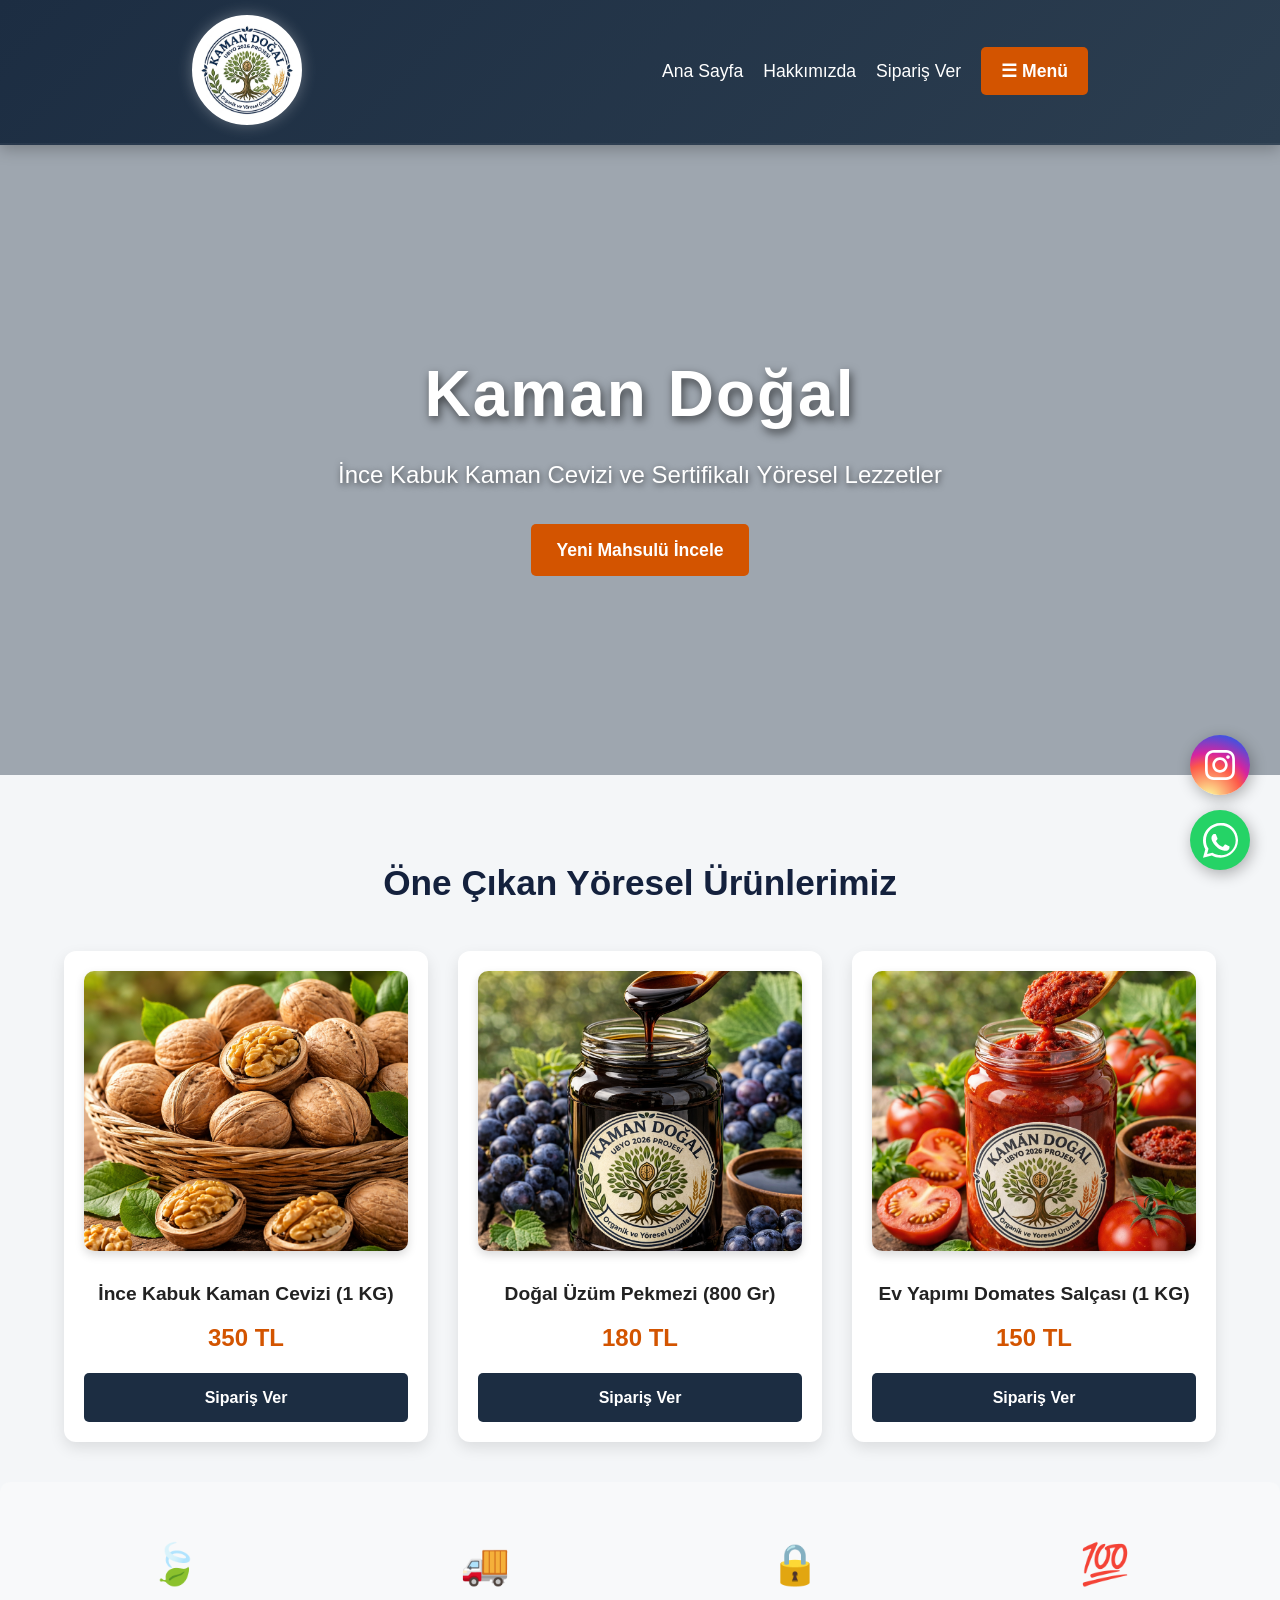
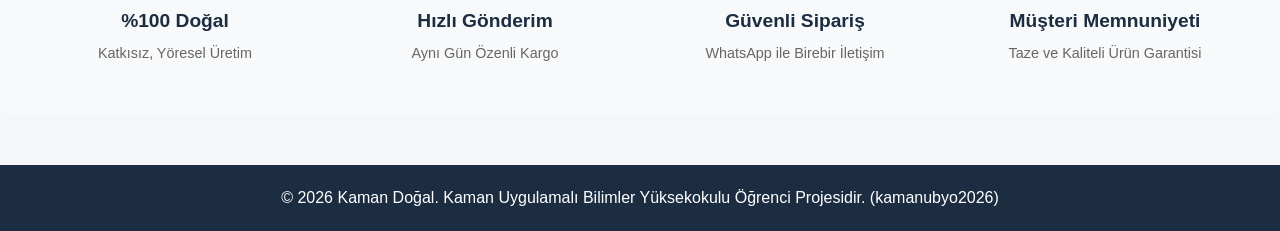
==== index.html @ f582b3ea "Add files via upload" ====
<!DOCTYPE html>
<html lang="tr">
<head>
    <meta charset="UTF-8">
    <meta name="viewport" content="width=device-width, initial-scale=1.0">
    
    <title>kamanubyo2026 | Hakiki Kaman Cevizi ve Yöresel Ürünler</title>

    <link rel="icon" href="images/logo.png">
    <meta name="google-site-verification" content="e91WLrYXpKB0oqvCbCgPOzrk1UiQdGZlyZL3o1z6RAo" />
    
    <meta name="description" content="kamanubyo2026 : Kaman'ın verimli topraklarından sofranıza taze, ince kabuklu hakiki Kaman cevizi ve sertifikalı organik yöresel ürünler.">
    <meta name="robots" content="index, follow">
    
    <link rel="canonical" href="https://kamanubyo2026.online/">
    <link rel="stylesheet" href="proje.css">
</head>
<body>

    <header>
        <div class="logo">
            <a href="index.html">Kaman Doğal</a>
        </div>
        <nav class="karma-menu">
            
            <ul class="acik-linkler">
                <li><a href="index.html">Ana Sayfa</a></li>
                <li><a href="hakkimizda.html">Hakkımızda</a></li>
                <li><a href="iletisim.html">Sipariş Ver</a></li>
            </ul>

            <div class="hamburger-menu">
                <a href="#" class="menu-butonu">☰ Menü</a>
                
                <ul class="ana-liste">
                    <li><a href="index.html">Ana Sayfa</a></li>
                    
                    <li class="alt-menulu">
                        <a href="urunler.html">Ürünlerimiz <span class="ok">&#9656;</span></a>
                        <ul class="alt-liste">
                            <li><a href="urunler.html">Tüm Ürünleri Gör</a></li>
                            <li><a href="urunler.html#ceviz">Kaman Cevizi</a></li>
                            <li><a href="urunler.html#pekmez">Üzüm Pekmezi</a></li>
                            <li><a href="urunler.html#salca">Domates Salçası</a></li>
                            <li><a href="urunler.html#bal">Süzme Bal</a></li>
                            <li><a href="urunler.html#tarhana">Köy Tarhanası</a></li>
                            <li><a href="urunler.html#meyve">Kuru Meyve</a></li>
                            <li><a href="urunler.html#eriste">Köy Eriştesi</a></li>
                            <li><a href="urunler.html#tursu">Karışık Turşu</a></li>
                            <li><a href="urunler.html#yaprak">Salamura Yaprak</a></li>
                        </ul>
                    </li>
                    
                    <li><a href="hakkimizda.html">Hakkımızda</a></li>
                    <li><a href="iletisim.html">Sipariş Ver</a></li>
                </ul>
            </div>
            
        </nav>
    </header>

    <main>
        
        <section class="video-karsilama">
            
            <video autoplay loop muted playsinline class="arka-plan-video">
                <source src="images/kaman-video.mp4" type="video/mp4">
            </video>

            <div class="video-karartma"></div>

            <div class="video-icerik">
                <h1>Kaman Doğal</h1>
                <p>İnce Kabuk Kaman Cevizi ve Sertifikalı Yöresel Lezzetler</p>
                <a href="urunler.html" class="buton">Yeni Mahsulü İncele</a>
            </div>
            
        </section>
        
        <section id="urunler" class="urunler-alani">
            <h2>Öne Çıkan Yöresel Ürünlerimiz</h2>
            
            <div class="urun-grid">
                
                <div class="urun-karti animasyon-bekliyor">
                    <div class="urun-gorsel">
                        <img src="images/kaman-cevizi.png" alt="kamanubyo2026 İnce Kabuk Hakiki Kaman Cevizi">
                    </div>
                    <h3>İnce Kabuk Kaman Cevizi (1 KG)</h3>
                    <p class="fiyat">350 TL</p>
                    <a href="iletisim.html" class="siparis-butonu">Sipariş Ver</a>
                </div>

                <div class="urun-karti animasyon-bekliyor">
                    <div class="urun-gorsel">
                        <img src="images/pekmez.png" alt="Doğal Üzüm Pekmezi">
                    </div>
                    <h3>Doğal Üzüm Pekmezi (800 Gr)</h3>
                    <p class="fiyat">180 TL</p>
                    <a href="iletisim.html" class="siparis-butonu">Sipariş Ver</a>
                </div>

                <div class="urun-karti animasyon-bekliyor">
                    <div class="urun-gorsel">
                        <img src="images/salca.png" alt="Ev Yapımı Domates Salçası">
                    </div>
                    <h3>Ev Yapımı Domates Salçası (1 KG)</h3>
                    <p class="fiyat">150 TL</p>
                    <a href="iletisim.html" class="siparis-butonu">Sipariş Ver</a>
                </div>

            </div>
        </section>

    </main>
    
    <section class="guven-alani animasyon-bekliyor">
        <div class="rozet">
            <div class="rozet-ikon">🍃</div>
            <h4>%100 Doğal</h4>
            <p>Katkısız, Yöresel Üretim</p>
        </div>
        <div class="rozet">
            <div class="rozet-ikon">🚚</div>
            <h4>Hızlı Gönderim</h4>
            <p>Aynı Gün Özenli Kargo</p>
        </div>
        <div class="rozet">
            <div class="rozet-ikon">🔒</div>
            <h4>Güvenli Sipariş</h4>
            <p>WhatsApp ile Birebir İletişim</p>
        </div>
        <div class="rozet">
            <div class="rozet-ikon">💯</div>
            <h4>Müşteri Memnuniyeti</h4>
            <p>Taze ve Kaliteli Ürün Garantisi</p>
        </div>
    </section>
    
    <footer>
        <p>&copy; 2026 Kaman Doğal. Kaman Uygulamalı Bilimler Yüksekokulu Öğrenci Projesidir. (kamanubyo2026)</p>
    </footer>

    <a href="https://instagram.com/kamanubyo2026" class="yuzen-sosyal-link insta-pozisyon" target="_blank" title="Instagram'da Takip Et">
        <div class="yuzen-insta-buton">
            <svg viewBox="0 0 24 24" width="30" height="30" fill="white">
                <path d="M12 2.163c3.204 0 3.584.012 4.85.07 1.366.062 2.633.332 3.608 1.308.975.975 1.245 2.242 1.308 3.608.058 1.266.07 1.646.07 4.85s-.012 3.584-.07 4.85c-.062 1.366-.332 2.633-1.308 3.608-.975.975-2.242 1.245-3.608 1.308-1.266.058-1.646.07-4.85.07s-3.584-.012-4.85-.07c-1.366-.062-2.633-.332-3.608-1.308-.975-.975-1.245-2.242-1.308-3.608-.058-1.266-.07-1.646-.07-4.85s.012-3.584.07-4.85c.062-1.366.332-2.633 1.308-3.608.975-.975 2.242-1.245 3.608-1.308 1.266-.058 1.646-.07 4.85-.07zm0-2.163c-3.259 0-3.667.014-4.947.072-4.358.2-6.78 2.618-6.98 6.98-.059 1.281-.073 1.689-.073 4.948s.014 3.667.072 4.947c.2 4.358 2.618 6.78 6.98 6.98 1.281.058 1.689.072 4.948.072s3.667-.014 4.947-.072c4.358-.2 6.78-2.618 6.98-6.98.058-1.281.072-1.689.072-4.948s-.014-3.667-.072-4.947c-.2-4.358-2.618-6.78-6.98-6.98-1.281-.058-1.689-.072-4.948-.072zm0 5.838c-3.403 0-6.162 2.759-6.162 6.162s2.759 6.162 6.162 6.162 6.162-2.759 6.162-6.162-2.759-6.162-6.162-6.162zm0 10.162c-2.209 0-4-1.791-4-4s1.791-4 4-4 4 1.791 4 4-1.791 4-4 4zm6.406-11.845c-.796 0-1.441.645-1.441 1.44s.645 1.44 1.441 1.44c.795 0 1.439-.645 1.439-1.44s-.644-1.44-1.439-1.44z"/></svg>
        </div>
    </a>

    <a href="https://wa.me/905538632519?text=Merhaba,%20Kaman%20Doğal%20ürünlerinden%20sipariş%20vermek%20istiyorum." class="yuzen-sosyal-link yuzen-wp-pozisyon" target="_blank" title="WhatsApp'tan Sipariş Ver">
        <div class="yuzen-wp-buton">
            <svg viewBox="0 0 32 32" width="35" height="35" fill="white">
                <path d="M16.002 0c-8.837 0-16.002 7.165-16.002 16.002 0 2.812 0.732 5.517 2.127 7.917l-2.127 7.915 8.106-2.126c2.348 1.306 4.986 1.996 7.896 1.996 8.836 0 16.002-7.165 16.002-16.002s-7.166-16.002-16.002-16.002zM16.002 29.288c-2.43 0-4.815-0.655-6.896-1.89l-0.493-0.293-4.846 1.272 1.293-4.72-0.32-0.51c-1.353-2.148-2.066-4.646-2.066-7.25 0-7.502 6.105-13.606 13.606-13.606s13.606 6.104 13.606 13.606c0 7.504-6.105 13.606-13.606 13.606zM23.473 21.055c-0.407-0.203-2.42-1.196-2.795-1.332-0.373-0.137-0.645-0.203-0.916 0.203-0.272 0.406-1.053 1.332-1.29 1.603-0.237 0.272-0.476 0.305-0.883 0.103-0.407-0.204-1.727-0.638-3.29-2.03-1.216-1.084-2.037-2.422-2.274-2.828-0.238-0.407-0.026-0.627 0.178-0.83 0.183-0.183 0.407-0.476 0.61-0.713 0.203-0.237 0.272-0.406 0.407-0.677 0.136-0.272 0.068-0.51-0.034-0.713-0.102-0.203-0.916-2.206-1.255-3.02-0.33-0.792-0.665-0.686-0.916-0.697-0.236-0.012-0.508-0.012-0.78-0.012-0.272 0-0.712 0.102-1.085 0.508-0.373 0.407-1.424 1.39-1.424 3.39 0 1.998 1.458 3.93 1.66 4.202 0.204 0.272 2.868 4.375 6.945 6.136 0.97 0.428 1.725 0.683 2.316 0.875 0.976 0.31 1.865 0.266 2.565 0.16 0.784-0.118 2.42-0.99 2.76-1.946 0.338-0.957 0.338-1.77 0.237-1.947-0.103-0.165-0.374-0.266-0.78-0.47z"></path>
            </svg>
        </div>
    </a>

   <script>
        document.addEventListener('DOMContentLoaded', function() {
            const gozlemci = new IntersectionObserver((isimler) => {
                isimler.forEach(isim => {
                    if (isim.isIntersecting) {
                        isim.target.classList.add('animasyon-goster');
                    }
                });
            }, { threshold: 0.1 }); 

            const gizliElemanlar = document.querySelectorAll('.animasyon-bekliyor');
            gizliElemanlar.forEach((eleman) => gozlemci.observe(eleman));
        });
    </script> 
</body>
</html>
---- proje.css ----
* {
    margin: 0;
    padding: 0;
    box-sizing: border-box;
    font-family: 'Segoe UI', Tahoma, Geneva, Verdana, sans-serif;
}

body {
    background-color: #f4f6f8;
    color: #333;
    line-height: 1.6;
}

header {
    background: linear-gradient(135deg, #1c2d42 0%, #2c3e50 100%);
    padding: 10px 15%;
    display: flex;
    justify-content: space-between;
    align-items: center;
    position: sticky;
    top: 0;
    z-index: 1000;
    box-shadow: 0 4px 15px rgba(0,0,0,0.25);
    border-bottom: 2px solid rgba(255,255,255,0.05);
}

header .logo a {
    display: inline-block;
    width: 110px;
    height: 110px;
    text-indent: -9999px;
    margin-top: 5px;
    border-radius: 50%;
    overflow: hidden;
    border: 4px solid white;
    box-shadow: 0 0 15px rgba(255,255,255,0.3);
    transition: transform 0.3s;
    background: url('images/kamanubyo2026-logo.jpg') no-repeat center center;
    background-size: cover;
}

header .logo a:hover {
    transform: scale(1.05);
}

nav.karma-menu {
    display: flex;
    align-items: center;
}

nav.karma-menu ul.acik-linkler {
    list-style: none;
    display: flex;
    margin-right: 20px;
}

nav.karma-menu ul.acik-linkler li {
    margin-left: 20px;
}

nav.karma-menu ul.acik-linkler li a {
    color: white;
    text-decoration: none;
    font-size: 1.1rem;
    transition: color 0.3s;
}

nav.karma-menu ul.acik-linkler li a:hover {
    color: #f39c12;
}

.hamburger-menu {
    position: relative;
    display: inline-block;
}

.menu-butonu {
    background-color: #d35400;
    color: white !important;
    padding: 10px 20px;
    border-radius: 5px;
    font-size: 1.1rem;
    font-weight: bold;
    text-decoration: none;
    display: inline-block;
}

.hamburger-menu ul.ana-liste {
    display: none;
    position: absolute;
    right: 0;
    top: 100%;
    background-color: #1c2d42;
    min-width: 220px;
    flex-direction: column;
    padding: 0;
    padding-top: 5px;
    border-radius: 5px;
    box-shadow: 0px 8px 16px rgba(0,0,0,0.3);
    z-index: 10;
    list-style: none;
}

.hamburger-menu:hover ul.ana-liste {
    display: flex;
}

.hamburger-menu ul.ana-liste li {
    border-bottom: 1px solid rgba(255,255,255,0.05);
    position: relative;
    width: 100%;
}

.hamburger-menu ul.ana-liste li a {
    padding: 15px 20px;
    display: block;
    width: 100%;
    color: white;
    text-decoration: none;
}

.hamburger-menu ul.ana-liste li a:hover {
    background-color: #d35400;
}

.hamburger-menu ul.alt-liste {
    display: none;
    position: absolute;
    right: 100%;
    top: 0;
    background-color: #2c3e50;
    min-width: 220px;
    flex-direction: column;
    padding: 0;
    border-radius: 5px;
    box-shadow: -4px 4px 10px rgba(0,0,0,0.3);
    list-style: none;
}

.alt-menulu:hover ul.alt-liste {
    display: flex;
    margin-right: -5px;
}

.hamburger-menu ul.alt-liste li a {
    padding: 10px 20px;
    font-size: 1rem;
    border-bottom: 1px solid rgba(255,255,255,0.05);
}

.ok {
    float: right;
    font-size: 1rem;
}

.karsilama-alani {
    background-color: #e8ecef;
    text-align: center;
    padding: 80px 20px;
    margin-bottom: 40px;
}

.karsilama-alani h1 {
    font-size: 3rem;
    color: #14213d;
    margin-bottom: 20px;
}

.karsilama-alani p {
    font-size: 1.2rem;
    max-width: 600px;
    margin: 0 auto 30px auto;
    color: #4a5568;
}

.urunler-alani {
    padding: 40px 5%;
    text-align: center;
}

.urunler-alani h2 {
    font-size: 2.2rem;
    color: #14213d;
    margin-bottom: 40px;
}

.urun-grid {
    display: grid;
    grid-template-columns: repeat(auto-fit, minmax(280px, 1fr));
    gap: 30px;
    justify-content: center;
}

.urun-karti {
    background: white;
    border-radius: 12px;
    padding: 20px;
    box-shadow: 0 6px 15px rgba(0,0,0,0.1);
    transition: transform 0.3s;
    max-width: 380px;
    margin: 0 auto;
    width: 100%;
}

.urun-karti:hover {
    transform: translateY(-10px);
}

.urun-gorsel {
    background-color: transparent;
    padding: 0;
    margin-bottom: 20px;
    height: auto;
    display: block;
}

.urun-gorsel img {
    width: 100%;
    height: 280px;
    object-fit: cover;
    border-radius: 10px;
    box-shadow: 0 4px 10px rgba(0,0,0,0.15);
    transition: transform 0.3s;
}

.urun-gorsel img:hover {
    transform: scale(1.03);
}

.urun-karti h3 {
    font-size: 1.2rem;
    color: #222;
    margin-bottom: 10px;
}

.urun-karti .fiyat {
    font-size: 1.5rem;
    font-weight: bold;
    color: #d35400;
    margin-bottom: 15px;
}

.buton {
    display: inline-block;
    background-color: #d35400;
    color: white;
    padding: 12px 25px;
    text-decoration: none;
    border-radius: 5px;
    font-size: 1.1rem;
    font-weight: bold;
    transition: background 0.3s;
}

.buton:hover {
    background-color: #a04000;
}

.siparis-butonu {
    display: block;
    background-color: #1c2d42;
    color: white;
    padding: 12px;
    text-decoration: none;
    border-radius: 5px;
    font-weight: bold;
    transition: background 0.3s;
}

.siparis-butonu:hover {
    background-color: #14213d;
}

.whatsapp-buton {
    display: block;
    background-color: #25D366;
    color: white;
    text-align: center;
    padding: 15px;
    border-radius: 5px;
    font-weight: bold;
    font-size: 1.2rem;
    text-decoration: none;
    margin-top: 20px;
    transition: background 0.3s;
}

.whatsapp-buton:hover {
    background-color: #128C7E;
}

.iletisim-alani {
    max-width: 600px;
    margin: 40px auto;
    padding: 30px;
    background: white;
    border-radius: 10px;
    box-shadow: 0 4px 8px rgba(0,0,0,0.1);
}

.form-grup {
    margin-bottom: 20px;
}

.form-grup label {
    display: block;
    margin-bottom: 8px;
    font-weight: bold;
    color: #1c2d42;
}

.form-grup input, .form-grup textarea {
    width: 100%;
    padding: 10px;
    border: 1px solid #ccc;
    border-radius: 5px;
    font-size: 1rem;
}

footer {
    text-align: center;
    padding: 20px;
    background-color: #1c2d42;
    color: white;
    margin-top: 50px;
}

@media (max-width: 768px) {
    header {
        flex-direction: column;
        text-align: center;
    }
    
    header nav ul {
        margin-top: 15px;
        flex-wrap: wrap;
        justify-content: center;
    }
    
    header nav ul li {
        margin: 5px 10px;
    }
    
    .karsilama-alani h1 {
        font-size: 2rem;
    }
}

.video-karsilama {
    position: relative;
    width: 100%;
    height: 70vh;
    overflow: hidden;
    display: flex;
    align-items: center;
    justify-content: center;
    text-align: center;
    margin-bottom: 40px;
}

.arka-plan-video {
    position: absolute;
    top: 50%;
    left: 50%;
    min-width: 100%;
    min-height: 100%;
    width: auto;
    height: auto;
    transform: translateX(-50%) translateY(-50%);
    z-index: 1;
    object-fit: cover;
}

.video-karartma {
    position: absolute;
    top: 0;
    left: 0;
    width: 100%;
    height: 100%;
    background-color: rgba(28, 45, 66, 0.4);
    z-index: 2;
}

.video-icerik {
    position: relative;
    z-index: 3;
    color: white;
    padding: 20px;
    max-width: 800px;
}

.video-icerik h1 {
    font-size: 4rem;
    margin-bottom: 10px;
    letter-spacing: 2px;
    text-shadow: 2px 4px 10px rgba(0,0,0,0.6);
}

.video-icerik p {
    font-size: 1.5rem;
    margin-bottom: 30px;
    text-shadow: 1px 2px 6px rgba(0,0,0,0.6);
}

@media (max-width: 768px) {
    .video-karsilama {
        height: 50vh;
    }
    .video-icerik h1 {
        font-size: 2.5rem;
    }
    .video-icerik p {
        font-size: 1.1rem;
    }
}

.alt-sayfa-banner {
    position: relative;
    width: 100%;
    height: 30vh;
    background: url('images/kaman-cevizi.png') no-repeat center center;
    background-size: cover;
    display: flex;
    align-items: center;
    justify-content: center;
    text-align: center;
    margin-bottom: 40px;
}

.banner-karartma {
    position: absolute;
    top: 0;
    left: 0;
    width: 100%;
    height: 100%;
    background-color: rgba(28, 45, 66, 0.7);
    z-index: 1;
}

.banner-icerik {
    position: relative;
    z-index: 2;
    color: white;
}

.banner-icerik h1 {
    font-size: 3rem;
    letter-spacing: 2px;
    text-shadow: 2px 2px 8px rgba(0,0,0,0.5);
    margin: 0;
}

.yuzen-wp-link {
    position: fixed;
    bottom: 30px;
    right: 30px;
    z-index: 9999;
    text-decoration: none;
}

.yuzen-wp-buton {
    width: 60px;
    height: 60px;
    background-color: #25d366;
    border-radius: 50%;
    display: flex;
    align-items: center;
    justify-content: center;
    box-shadow: 2px 4px 15px rgba(0,0,0,0.3);
    transition: all 0.3s ease;
    animation: nabiz 2s infinite;
}

.yuzen-wp-buton:hover {
    transform: scale(1.1);
    background-color: #1ebe57;
}

@keyframes nabiz {
    0% { box-shadow: 0 0 0 0 rgba(37, 211, 102, 0.6); }
    70% { box-shadow: 0 0 0 15px rgba(37, 211, 102, 0); }
    100% { box-shadow: 0 0 0 0 rgba(37, 211, 102, 0); }
}

@media (max-width: 768px) {
    .yuzen-wp-link {
        bottom: 20px;
        right: 20px;
    }
    .yuzen-wp-buton {
        width: 50px;
        height: 50px;
    }
    .yuzen-wp-buton svg {
        width: 30px;
        height: 30px;
    }
}

.guven-alani {
    display: flex;
    justify-content: space-around;
    flex-wrap: wrap;
    background-color: #f8f9fa;
    padding: 40px 20px;
    margin-bottom: 40px;
    border-radius: 10px;
    text-align: center;
}

.rozet {
    flex: 1;
    min-width: 200px;
    margin: 10px;
}

.rozet-ikon {
    font-size: 2.5rem;
    margin-bottom: 10px;
}

.rozet h4 {
    color: #1c2d42;
    margin-bottom: 5px;
    font-size: 1.2rem;
}

.rozet p {
    color: #666;
    font-size: 0.9rem;
}

.animasyon-bekliyor {
    opacity: 0;
    transform: translateY(40px);
    transition: all 0.8s ease-out;
}

.animasyon-goster {
    opacity: 1;
    transform: translateY(0);
}

.hakkimizda-detay {
    max-width: 1000px;
    margin: 50px auto;
    padding: 0 20px;
}

.hikaye-alani {
    display: flex;
    align-items: center;
    gap: 50px;
    margin-bottom: 60px;
}

.hikaye-metin {
    flex: 1;
}

.hikaye-metin h2 {
    color: #1c2d42;
    font-size: 2.2rem;
    margin-bottom: 20px;
}

.hikaye-metin p {
    color: #555;
    line-height: 1.8;
    margin-bottom: 15px;
    font-size: 1.1rem;
}

.hikaye-gorsel {
    flex: 1;
}

.hikaye-gorsel img {
    width: 100%;
    border-radius: 15px;
    box-shadow: 0 15px 30px rgba(0,0,0,0.15);
    transition: transform 0.3s ease;
}

.hikaye-gorsel img:hover {
    transform: scale(1.03);
}

.sayilarla-biz {
    display: flex;
    justify-content: space-between;
    background: #1c2d42;
    color: white;
    padding: 40px;
    border-radius: 15px;
    text-align: center;
    flex-wrap: wrap;
    gap: 20px;
    box-shadow: 0 10px 20px rgba(28, 45, 66, 0.3);
}

.sayi-kutu {
    flex: 1;
    min-width: 150px;
}

.sayi-kutu h3 {
    font-size: 3rem;
    margin-bottom: 10px;
    color: #25d366;
}

.sayi-kutu p {
    font-size: 1.1rem;
    font-weight: bold;
    letter-spacing: 1px;
}

@media (max-width: 768px) {
    .hikaye-alani {
        flex-direction: column;
    }
}

.neden-biz-alani {
    padding: 40px 5%;
    max-width: 800px;
    margin: 0 auto 50px auto;
    background: white;
    border-radius: 10px;
    box-shadow: 0 4px 8px rgba(0,0,0,0.05);
}

.neden-biz-alani h2 {
    color: #1c2d42;
    margin-bottom: 20px;
}

.neden-biz-alani p {
    margin-bottom: 15px;
}

.neden-biz-alani h3 {
    color: #d35400;
    margin-bottom: 15px;
    margin-top: 30px;
}

.form-grup input, .form-grup textarea, .form-grup select {
    width: 100%;
    padding: 10px;
    border: 1px solid #ccc;
    border-radius: 5px;
    font-size: 1rem;
    font-family: inherit;
}
.yuzen-sosyal-link {
    position: fixed;
    right: 30px;
    z-index: 9999;
    text-decoration: none;
}

.yuzen-wp-pozisyon {
    bottom: 30px;
}

.insta-pozisyon {
    bottom: 105px;
}

.yuzen-insta-buton {
    width: 60px;
    height: 60px;
    background: radial-gradient(circle at 30% 107%, #fdf497 0%, #fdf497 5%, #fd5949 45%, #d6249f 60%, #285AEB 90%);
    border-radius: 50%;
    display: flex;
    align-items: center;
    justify-content: center;
    box-shadow: 2px 4px 15px rgba(0,0,0,0.3);
    transition: all 0.3s ease;
}

.yuzen-insta-buton:hover {
    transform: scale(1.1);
    box-shadow: 2px 8px 20px rgba(0,0,0,0.4);
}

@media (max-width: 768px) {
    .yuzen-sosyal-link { right: 20px; }
    .yuzen-wp-pozisyon { bottom: 20px; }
    .insta-pozisyon { bottom: 85px; }
    .yuzen-insta-buton { width: 50px; height: 50px; }
}
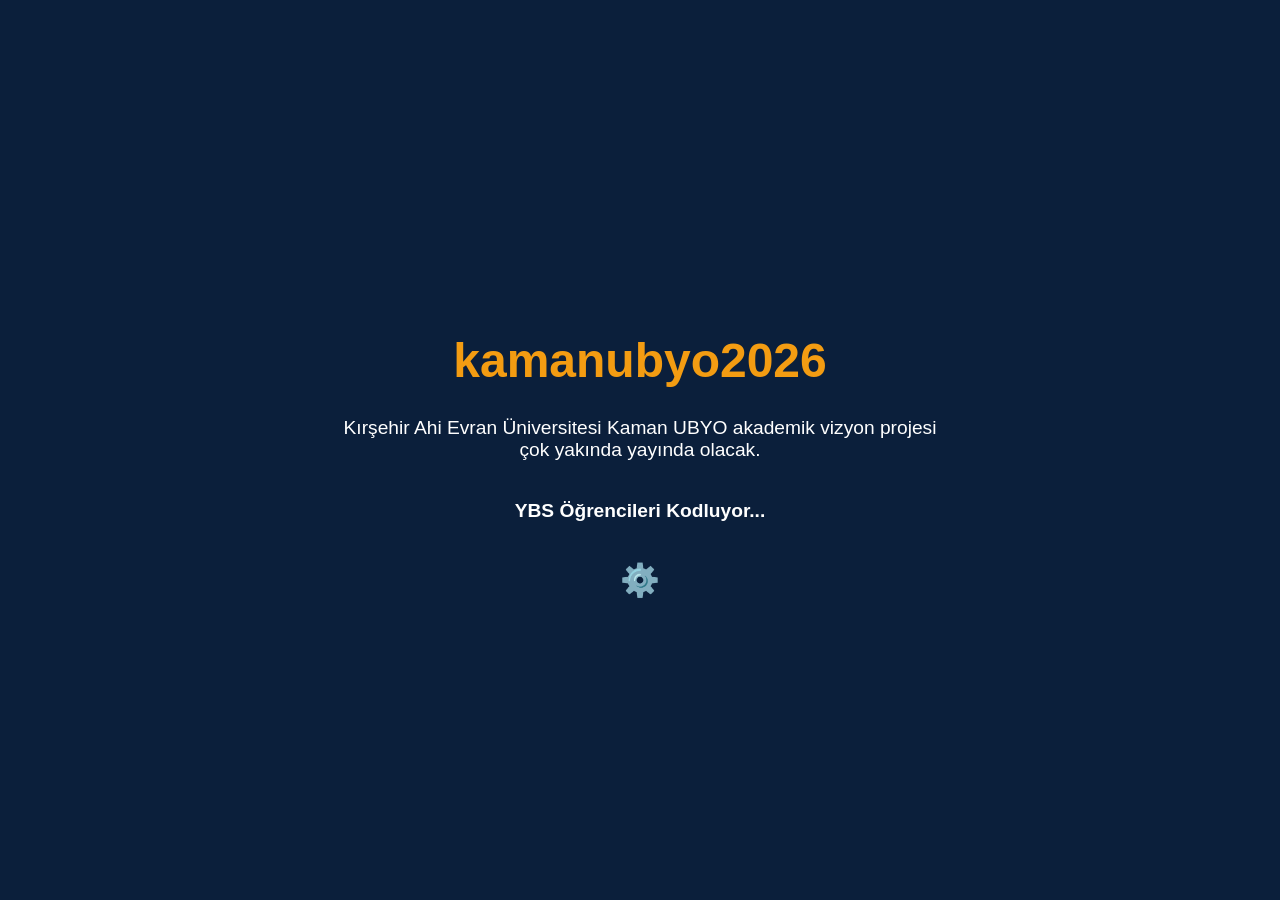
==== commit 412a1f1f: "Update index.html" ====
--- a/index.html
+++ b/index.html
@@ -3,172 +3,30 @@
 <head>
     <meta charset="UTF-8">
     <meta name="viewport" content="width=device-width, initial-scale=1.0">
-    
-    <title>kamanubyo2026 | Hakiki Kaman Cevizi ve Yöresel Ürünler</title>
-
-    <link rel="icon" href="images/logo.png">
-    <meta name="google-site-verification" content="e91WLrYXpKB0oqvCbCgPOzrk1UiQdGZlyZL3o1z6RAo" />
-    
-    <meta name="description" content="kamanubyo2026 : Kaman'ın verimli topraklarından sofranıza taze, ince kabuklu hakiki Kaman cevizi ve sertifikalı organik yöresel ürünler.">
-    <meta name="robots" content="index, follow">
-    
-    <link rel="canonical" href="https://kamanubyo2026.online/">
-    <link rel="stylesheet" href="proje.css">
+    <title>kamanubyo2026 | Çok Yakında</title>
+    <style>
+        body { 
+            background-color: #0b1f3b; 
+            color: #ffffff; 
+            display: flex; 
+            flex-direction: column;
+            justify-content: center; 
+            align-items: center; 
+            height: 100vh; 
+            margin: 0;
+            font-family: 'Segoe UI', sans-serif; 
+            text-align: center; 
+        }
+        h1 { color: #f39c12; font-size: 3rem; margin-bottom: 10px; }
+        p { font-size: 1.2rem; max-width: 600px; padding: 0 20px; }
+        .spinner { margin-top: 20px; font-size: 2rem; animation: spin 2s linear infinite; }
+        @keyframes spin { 100% { transform: rotate(360deg); } }
+    </style>
 </head>
 <body>
-
-    <header>
-        <div class="logo">
-            <a href="index.html">Kaman Doğal</a>
-        </div>
-        <nav class="karma-menu">
-            
-            <ul class="acik-linkler">
-                <li><a href="index.html">Ana Sayfa</a></li>
-                <li><a href="hakkimizda.html">Hakkımızda</a></li>
-                <li><a href="iletisim.html">Sipariş Ver</a></li>
-            </ul>
-
-            <div class="hamburger-menu">
-                <a href="#" class="menu-butonu">☰ Menü</a>
-                
-                <ul class="ana-liste">
-                    <li><a href="index.html">Ana Sayfa</a></li>
-                    
-                    <li class="alt-menulu">
-                        <a href="urunler.html">Ürünlerimiz <span class="ok">&#9656;</span></a>
-                        <ul class="alt-liste">
-                            <li><a href="urunler.html">Tüm Ürünleri Gör</a></li>
-                            <li><a href="urunler.html#ceviz">Kaman Cevizi</a></li>
-                            <li><a href="urunler.html#pekmez">Üzüm Pekmezi</a></li>
-                            <li><a href="urunler.html#salca">Domates Salçası</a></li>
-                            <li><a href="urunler.html#bal">Süzme Bal</a></li>
-                            <li><a href="urunler.html#tarhana">Köy Tarhanası</a></li>
-                            <li><a href="urunler.html#meyve">Kuru Meyve</a></li>
-                            <li><a href="urunler.html#eriste">Köy Eriştesi</a></li>
-                            <li><a href="urunler.html#tursu">Karışık Turşu</a></li>
-                            <li><a href="urunler.html#yaprak">Salamura Yaprak</a></li>
-                        </ul>
-                    </li>
-                    
-                    <li><a href="hakkimizda.html">Hakkımızda</a></li>
-                    <li><a href="iletisim.html">Sipariş Ver</a></li>
-                </ul>
-            </div>
-            
-        </nav>
-    </header>
-
-    <main>
-        
-        <section class="video-karsilama">
-            
-            <video autoplay loop muted playsinline class="arka-plan-video">
-                <source src="images/kaman-video.mp4" type="video/mp4">
-            </video>
-
-            <div class="video-karartma"></div>
-
-            <div class="video-icerik">
-                <h1>Kaman Doğal</h1>
-                <p>İnce Kabuk Kaman Cevizi ve Sertifikalı Yöresel Lezzetler</p>
-                <a href="urunler.html" class="buton">Yeni Mahsulü İncele</a>
-            </div>
-            
-        </section>
-        
-        <section id="urunler" class="urunler-alani">
-            <h2>Öne Çıkan Yöresel Ürünlerimiz</h2>
-            
-            <div class="urun-grid">
-                
-                <div class="urun-karti animasyon-bekliyor">
-                    <div class="urun-gorsel">
-                        <img src="images/kaman-cevizi.png" alt="kamanubyo2026 İnce Kabuk Hakiki Kaman Cevizi">
-                    </div>
-                    <h3>İnce Kabuk Kaman Cevizi (1 KG)</h3>
-                    <p class="fiyat">350 TL</p>
-                    <a href="iletisim.html" class="siparis-butonu">Sipariş Ver</a>
-                </div>
-
-                <div class="urun-karti animasyon-bekliyor">
-                    <div class="urun-gorsel">
-                        <img src="images/pekmez.png" alt="Doğal Üzüm Pekmezi">
-                    </div>
-                    <h3>Doğal Üzüm Pekmezi (800 Gr)</h3>
-                    <p class="fiyat">180 TL</p>
-                    <a href="iletisim.html" class="siparis-butonu">Sipariş Ver</a>
-                </div>
-
-                <div class="urun-karti animasyon-bekliyor">
-                    <div class="urun-gorsel">
-                        <img src="images/salca.png" alt="Ev Yapımı Domates Salçası">
-                    </div>
-                    <h3>Ev Yapımı Domates Salçası (1 KG)</h3>
-                    <p class="fiyat">150 TL</p>
-                    <a href="iletisim.html" class="siparis-butonu">Sipariş Ver</a>
-                </div>
-
-            </div>
-        </section>
-
-    </main>
-    
-    <section class="guven-alani animasyon-bekliyor">
-        <div class="rozet">
-            <div class="rozet-ikon">🍃</div>
-            <h4>%100 Doğal</h4>
-            <p>Katkısız, Yöresel Üretim</p>
-        </div>
-        <div class="rozet">
-            <div class="rozet-ikon">🚚</div>
-            <h4>Hızlı Gönderim</h4>
-            <p>Aynı Gün Özenli Kargo</p>
-        </div>
-        <div class="rozet">
-            <div class="rozet-ikon">🔒</div>
-            <h4>Güvenli Sipariş</h4>
-            <p>WhatsApp ile Birebir İletişim</p>
-        </div>
-        <div class="rozet">
-            <div class="rozet-ikon">💯</div>
-            <h4>Müşteri Memnuniyeti</h4>
-            <p>Taze ve Kaliteli Ürün Garantisi</p>
-        </div>
-    </section>
-    
-    <footer>
-        <p>&copy; 2026 Kaman Doğal. Kaman Uygulamalı Bilimler Yüksekokulu Öğrenci Projesidir. (kamanubyo2026)</p>
-    </footer>
-
-    <a href="https://instagram.com/kamanubyo2026" class="yuzen-sosyal-link insta-pozisyon" target="_blank" title="Instagram'da Takip Et">
-        <div class="yuzen-insta-buton">
-            <svg viewBox="0 0 24 24" width="30" height="30" fill="white">
-                <path d="M12 2.163c3.204 0 3.584.012 4.85.07 1.366.062 2.633.332 3.608 1.308.975.975 1.245 2.242 1.308 3.608.058 1.266.07 1.646.07 4.85s-.012 3.584-.07 4.85c-.062 1.366-.332 2.633-1.308 3.608-.975.975-2.242 1.245-3.608 1.308-1.266.058-1.646.07-4.85.07s-3.584-.012-4.85-.07c-1.366-.062-2.633-.332-3.608-1.308-.975-.975-1.245-2.242-1.308-3.608-.058-1.266-.07-1.646-.07-4.85s.012-3.584.07-4.85c.062-1.366.332-2.633 1.308-3.608.975-.975 2.242-1.245 3.608-1.308 1.266-.058 1.646-.07 4.85-.07zm0-2.163c-3.259 0-3.667.014-4.947.072-4.358.2-6.78 2.618-6.98 6.98-.059 1.281-.073 1.689-.073 4.948s.014 3.667.072 4.947c.2 4.358 2.618 6.78 6.98 6.98 1.281.058 1.689.072 4.948.072s3.667-.014 4.947-.072c4.358-.2 6.78-2.618 6.98-6.98.058-1.281.072-1.689.072-4.948s-.014-3.667-.072-4.947c-.2-4.358-2.618-6.78-6.98-6.98-1.281-.058-1.689-.072-4.948-.072zm0 5.838c-3.403 0-6.162 2.759-6.162 6.162s2.759 6.162 6.162 6.162 6.162-2.759 6.162-6.162-2.759-6.162-6.162-6.162zm0 10.162c-2.209 0-4-1.791-4-4s1.791-4 4-4 4 1.791 4 4-1.791 4-4 4zm6.406-11.845c-.796 0-1.441.645-1.441 1.44s.645 1.44 1.441 1.44c.795 0 1.439-.645 1.439-1.44s-.644-1.44-1.439-1.44z"/></svg>
-        </div>
-    </a>
-
-    <a href="https://wa.me/905538632519?text=Merhaba,%20Kaman%20Doğal%20ürünlerinden%20sipariş%20vermek%20istiyorum." class="yuzen-sosyal-link yuzen-wp-pozisyon" target="_blank" title="WhatsApp'tan Sipariş Ver">
-        <div class="yuzen-wp-buton">
-            <svg viewBox="0 0 32 32" width="35" height="35" fill="white">
-                <path d="M16.002 0c-8.837 0-16.002 7.165-16.002 16.002 0 2.812 0.732 5.517 2.127 7.917l-2.127 7.915 8.106-2.126c2.348 1.306 4.986 1.996 7.896 1.996 8.836 0 16.002-7.165 16.002-16.002s-7.166-16.002-16.002-16.002zM16.002 29.288c-2.43 0-4.815-0.655-6.896-1.89l-0.493-0.293-4.846 1.272 1.293-4.72-0.32-0.51c-1.353-2.148-2.066-4.646-2.066-7.25 0-7.502 6.105-13.606 13.606-13.606s13.606 6.104 13.606 13.606c0 7.504-6.105 13.606-13.606 13.606zM23.473 21.055c-0.407-0.203-2.42-1.196-2.795-1.332-0.373-0.137-0.645-0.203-0.916 0.203-0.272 0.406-1.053 1.332-1.29 1.603-0.237 0.272-0.476 0.305-0.883 0.103-0.407-0.204-1.727-0.638-3.29-2.03-1.216-1.084-2.037-2.422-2.274-2.828-0.238-0.407-0.026-0.627 0.178-0.83 0.183-0.183 0.407-0.476 0.61-0.713 0.203-0.237 0.272-0.406 0.407-0.677 0.136-0.272 0.068-0.51-0.034-0.713-0.102-0.203-0.916-2.206-1.255-3.02-0.33-0.792-0.665-0.686-0.916-0.697-0.236-0.012-0.508-0.012-0.78-0.012-0.272 0-0.712 0.102-1.085 0.508-0.373 0.407-1.424 1.39-1.424 3.39 0 1.998 1.458 3.93 1.66 4.202 0.204 0.272 2.868 4.375 6.945 6.136 0.97 0.428 1.725 0.683 2.316 0.875 0.976 0.31 1.865 0.266 2.565 0.16 0.784-0.118 2.42-0.99 2.76-1.946 0.338-0.957 0.338-1.77 0.237-1.947-0.103-0.165-0.374-0.266-0.78-0.47z"></path>
-            </svg>
-        </div>
-    </a>
-
-   <script>
-        document.addEventListener('DOMContentLoaded', function() {
-            const gozlemci = new IntersectionObserver((isimler) => {
-                isimler.forEach(isim => {
-                    if (isim.isIntersecting) {
-                        isim.target.classList.add('animasyon-goster');
-                    }
-                });
-            }, { threshold: 0.1 }); 
-
-            const gizliElemanlar = document.querySelectorAll('.animasyon-bekliyor');
-            gizliElemanlar.forEach((eleman) => gozlemci.observe(eleman));
-        });
-    </script> 
+    <h1>kamanubyo2026</h1>
+    <p>Kırşehir Ahi Evran Üniversitesi Kaman UBYO akademik vizyon projesi çok yakında yayında olacak.</p>
+    <p><strong>YBS Öğrencileri Kodluyor...</strong></p>
+    <div class="spinner">⚙️</div>
 </body>
-</html>+</html>
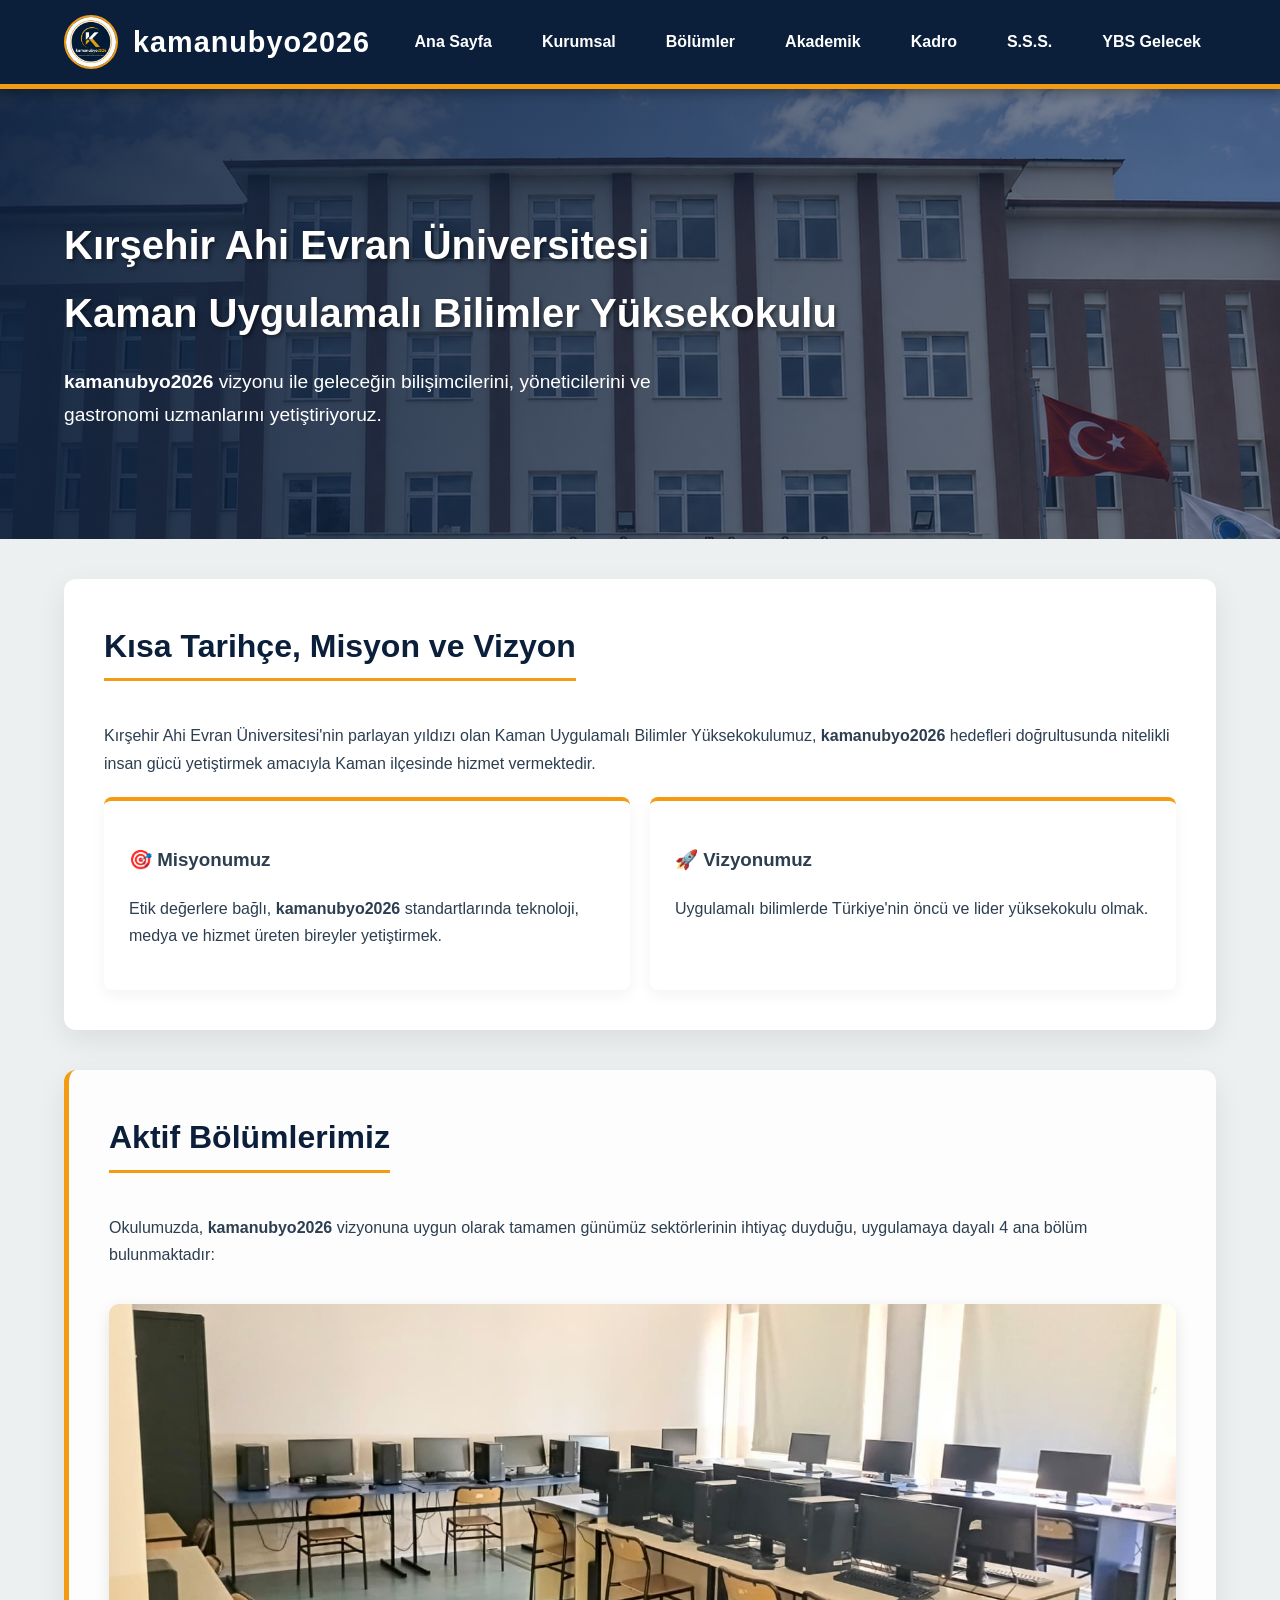
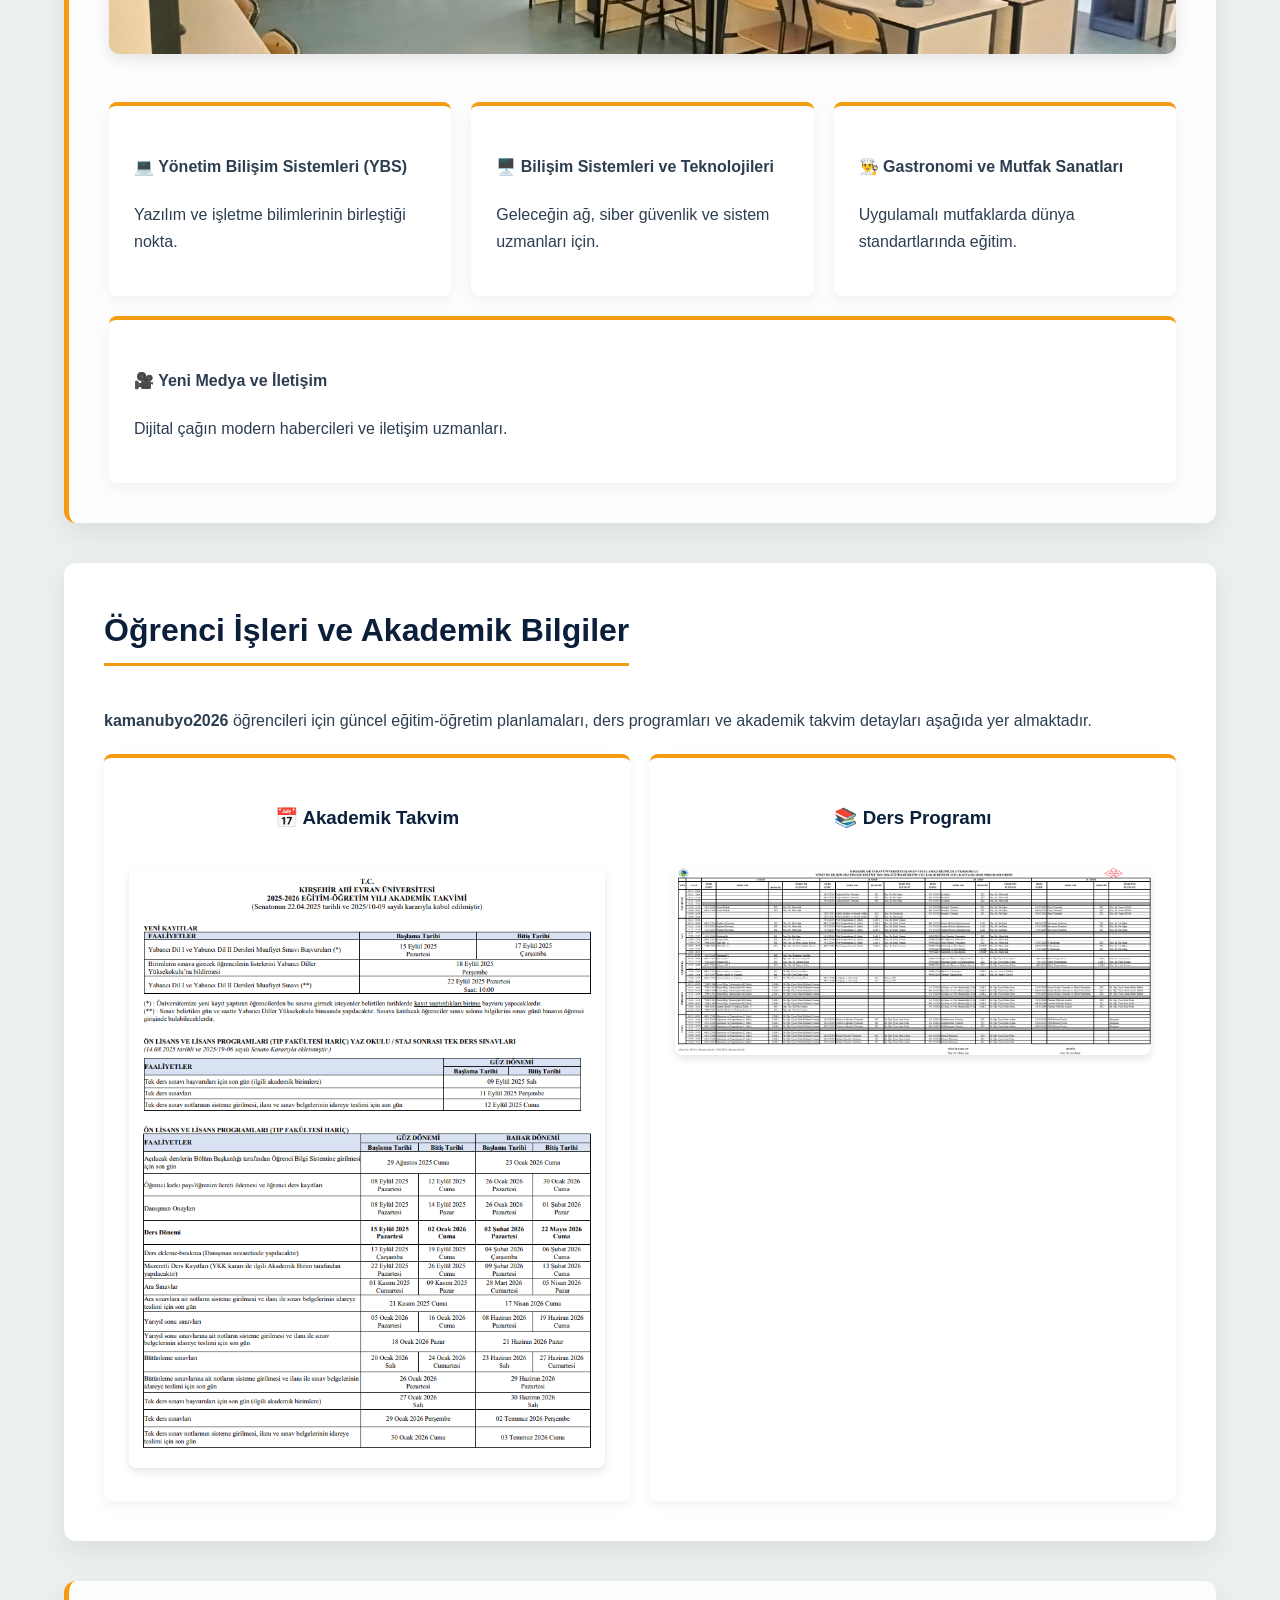
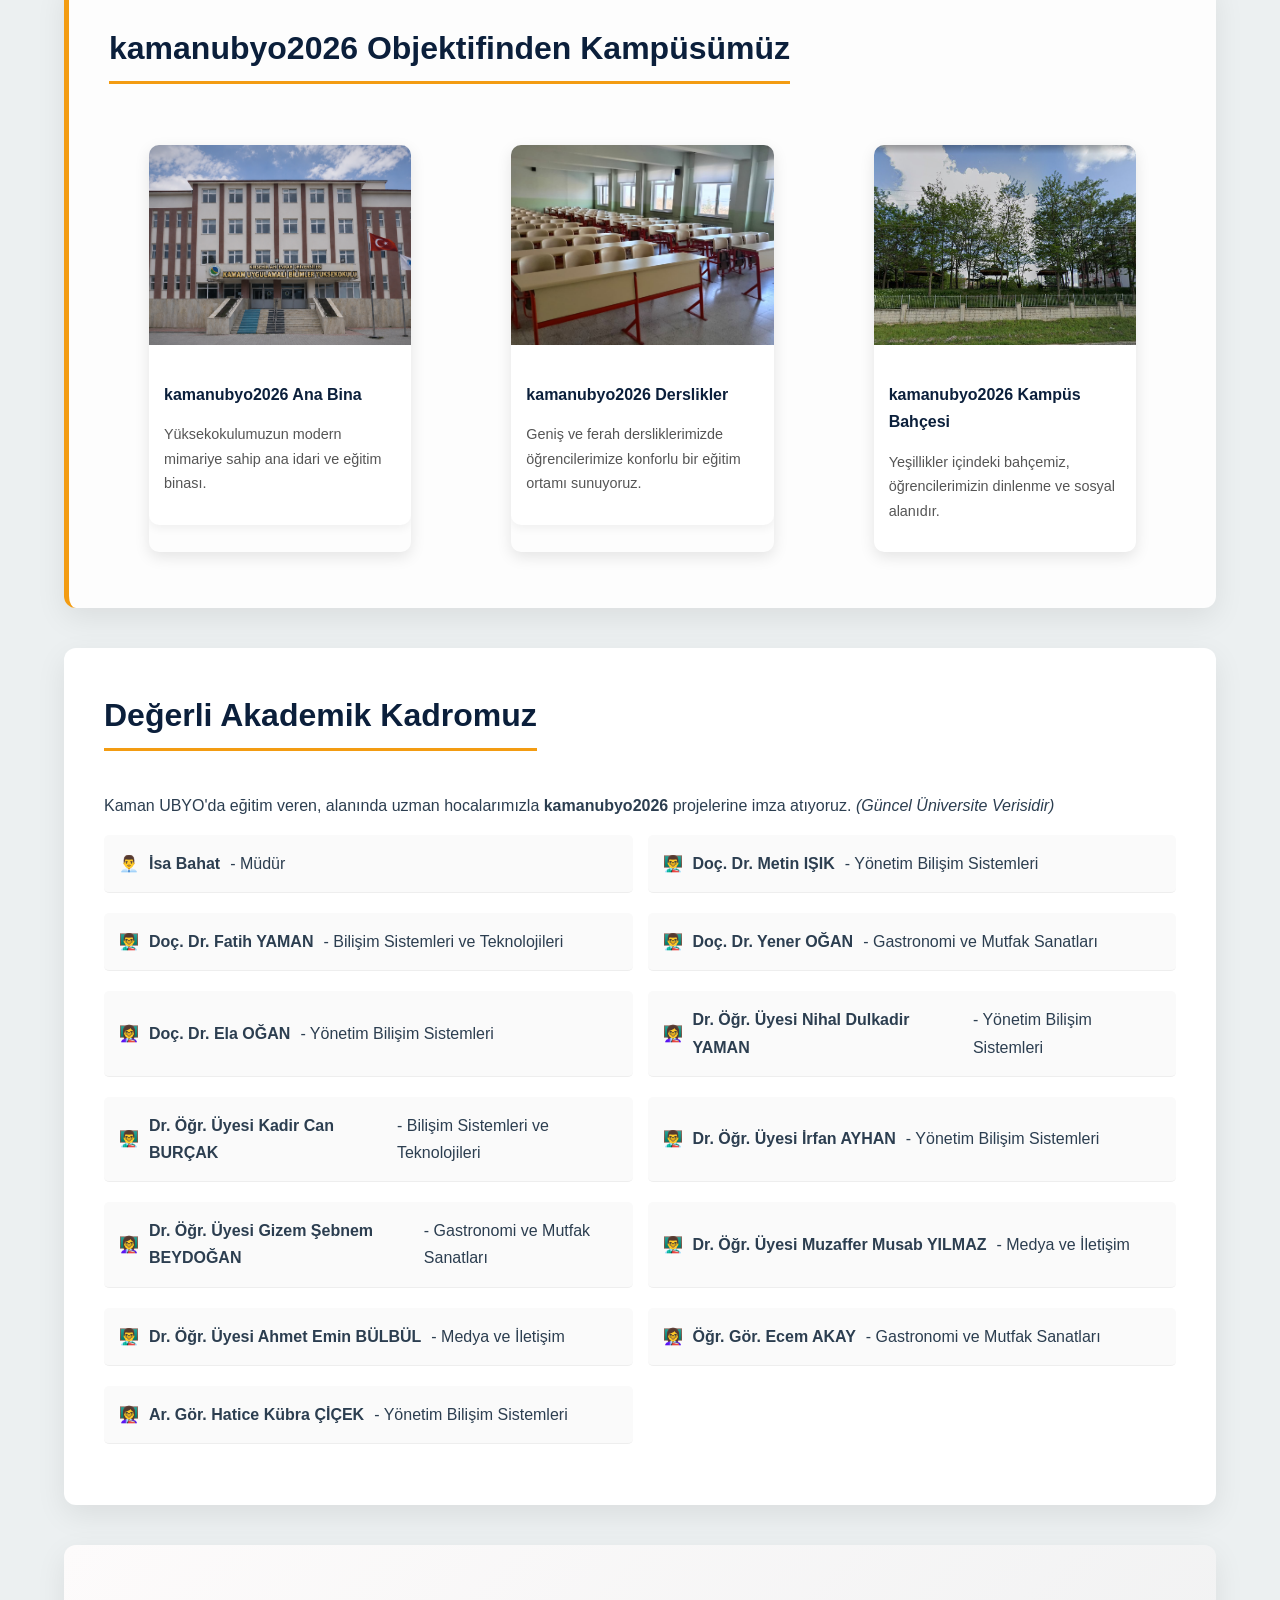
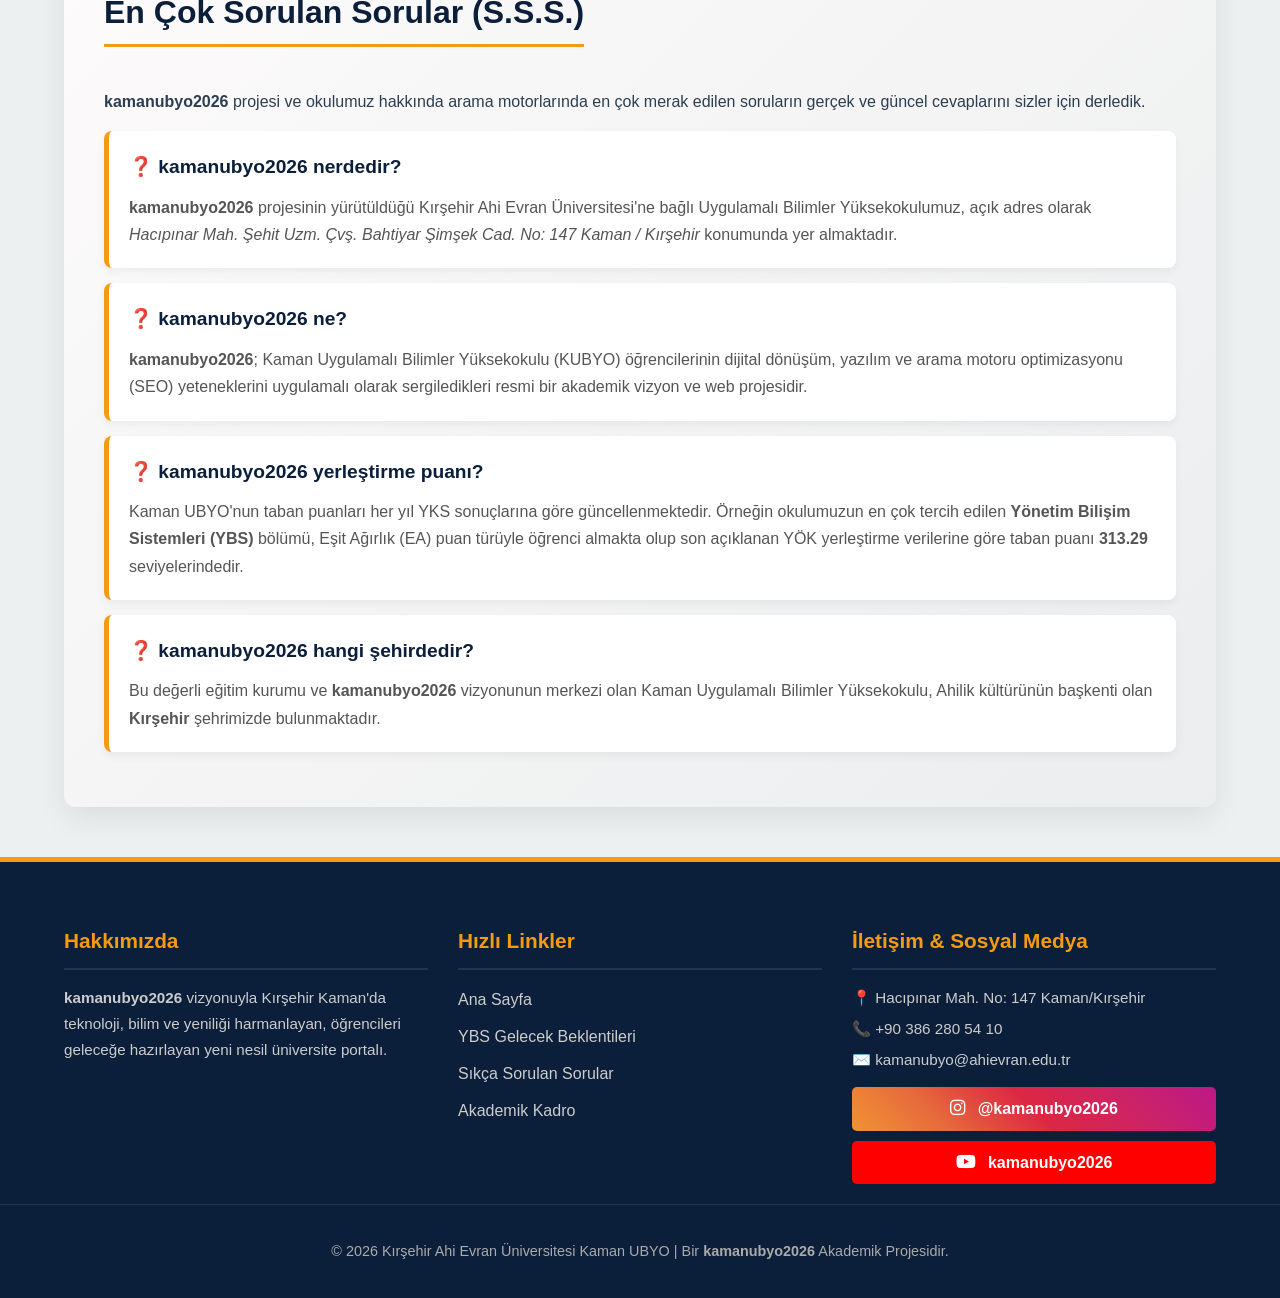
==== commit f7ddf94c: "Add files via upload" ====
--- a/index.html
+++ b/index.html
@@ -3,30 +3,225 @@
 <head>
     <meta charset="UTF-8">
     <meta name="viewport" content="width=device-width, initial-scale=1.0">
-    <title>kamanubyo2026 | Çok Yakında</title>
-    <style>
-        body { 
-            background-color: #0b1f3b; 
-            color: #ffffff; 
-            display: flex; 
-            flex-direction: column;
-            justify-content: center; 
-            align-items: center; 
-            height: 100vh; 
-            margin: 0;
-            font-family: 'Segoe UI', sans-serif; 
-            text-align: center; 
-        }
-        h1 { color: #f39c12; font-size: 3rem; margin-bottom: 10px; }
-        p { font-size: 1.2rem; max-width: 600px; padding: 0 20px; }
-        .spinner { margin-top: 20px; font-size: 2rem; animation: spin 2s linear infinite; }
-        @keyframes spin { 100% { transform: rotate(360deg); } }
-    </style>
+    <title>kamanubyo2026 | Kaman Uygulamalı Bilimler Yüksekokulu Portalı</title>
+    <meta name="description" content="kamanubyo2026 projesi kapsamında Kırşehir Ahi Evran Üniversitesi Kaman UBYO akademik kadrosu, gerçek bölümler ve öğrenci imkanları.">
+    <meta name="keywords" content="kamanubyo2026, Kaman UBYO, Ahi Evran Üniversitesi, YBS, Gastronomi, Bilişim Sistemleri">
+    
+    <link rel="icon" href="images/kamanubyo2026-logo.png" type="image/png">
+    
+    <link rel="stylesheet" href="https://cdnjs.cloudflare.com/ajax/libs/font-awesome/6.0.0/css/all.min.css">
+    <link rel="stylesheet" href="proje.css">
 </head>
 <body>
-    <h1>kamanubyo2026</h1>
-    <p>Kırşehir Ahi Evran Üniversitesi Kaman UBYO akademik vizyon projesi çok yakında yayında olacak.</p>
-    <p><strong>YBS Öğrencileri Kodluyor...</strong></p>
-    <div class="spinner">⚙️</div>
+
+    <header class="ust-bilgi">
+        <div class="konteyner header-flex">
+            <a href="index.html" class="logo-alani">
+                <img src="images/kamanubyo2026-logo.png" alt="kamanubyo2026 Logo Kaman UBYO" class="site-logo">
+                <span class="logo-metin"><strong>kamanubyo2026</strong></span>
+            </a>
+            
+            <input type="checkbox" id="menu-ac" class="menu-gizli">
+            <label for="menu-ac" class="hamburger-ikon">&#9776;</label>
+            
+            <nav class="ana-menu">
+                <ul style="white-space: nowrap;">
+                    <li><a href="index.html">Ana Sayfa</a></li>
+                    <li><a href="#tarihce">Kurumsal</a></li>
+                    <li><a href="#bolumler">Bölümler</a></li>
+                    <li><a href="#akademik">Akademik</a></li>
+                    <li><a href="#kadro">Kadro</a></li>
+                    <li><a href="#sss">S.S.S.</a></li>
+                    <li><a href="ybs-gelecek.html">YBS Gelecek</a></li>
+                </ul>
+            </nav>
+        </div>
+    </header>
+
+    <section class="hero-alan" style="background-image: url('images/kamanubyo2026-kampus-1.jpg'); background-position: center bottom; background-size: cover; background-repeat: no-repeat; min-height: 450px;">
+        <div class="hero-katman">
+            <div class="konteyner">
+                <h2>Kırşehir Ahi Evran Üniversitesi <br> Kaman Uygulamalı Bilimler Yüksekokulu</h2>
+                <p><strong>kamanubyo2026</strong> vizyonu ile geleceğin bilişimcilerini, yöneticilerini ve gastronomi uzmanlarını yetiştiriyoruz.</p>
+            </div>
+        </div>
+    </section>
+
+    <main class="konteyner">
+        
+        <section id="tarihce" class="seo-makale">
+            <div class="makale-baslik">Kısa Tarihçe, Misyon ve Vizyon</div>
+            <p>Kırşehir Ahi Evran Üniversitesi'nin parlayan yıldızı olan Kaman Uygulamalı Bilimler Yüksekokulumuz, <strong>kamanubyo2026</strong> hedefleri doğrultusunda nitelikli insan gücü yetiştirmek amacıyla Kaman ilçesinde hizmet vermektedir.</p>
+
+            <div class="ozellik-kutulari">
+                <div class="kutu vizyon-kutu">
+                    <h3>🎯 Misyonumuz</h3>
+                    <p>Etik değerlere bağlı, <strong>kamanubyo2026</strong> standartlarında teknoloji, medya ve hizmet üreten bireyler yetiştirmek.</p>
+                </div>
+                <div class="kutu vizyon-kutu">
+                    <h3>🚀 Vizyonumuz</h3>
+                    <p>Uygulamalı bilimlerde Türkiye'nin öncü ve lider yüksekokulu olmak.</p>
+                </div>
+            </div>
+        </section>
+
+        <section id="bolumler" class="seo-makale bg-gri">
+            <div class="makale-baslik">Aktif Bölümlerimiz</div>
+            <p>Okulumuzda, <strong>kamanubyo2026</strong> vizyonuna uygun olarak tamamen günümüz sektörlerinin ihtiyaç duyduğu, uygulamaya dayalı 4 ana bölüm bulunmaktadır:</p>
+            
+            <img src="images/kamanubyo2026-bolumler.jpg" alt="kamanubyo2026 Öğrenci Etkinlikleri ve Laboratuvarlar" class="metin-ici-gorsel">
+
+            <div class="grid-3">
+                <div class="mini-kutu">
+                    <h4>💻 Yönetim Bilişim Sistemleri (YBS)</h4>
+                    <p>Yazılım ve işletme bilimlerinin birleştiği nokta.</p>
+                </div>
+                <div class="mini-kutu">
+                    <h4>🖥️ Bilişim Sistemleri ve Teknolojileri</h4>
+                    <p>Geleceğin ağ, siber güvenlik ve sistem uzmanları için.</p>
+                </div>
+                <div class="mini-kutu">
+                    <h4>👨‍🍳 Gastronomi ve Mutfak Sanatları</h4>
+                    <p>Uygulamalı mutfaklarda dünya standartlarında eğitim.</p>
+                </div>
+                <div class="mini-kutu">
+                    <h4>🎥 Yeni Medya ve İletişim</h4>
+                    <p>Dijital çağın modern habercileri ve iletişim uzmanları.</p>
+                </div>
+            </div>
+        </section>
+
+        <section id="akademik" class="seo-makale">
+            <div class="makale-baslik">Öğrenci İşleri ve Akademik Bilgiler</div>
+            <p><strong>kamanubyo2026</strong> öğrencileri için güncel eğitim-öğretim planlamaları, ders programları ve akademik takvim detayları aşağıda yer almaktadır.</p>
+            
+            <div class="ozellik-kutulari">
+                <div class="kutu" style="text-align: center;">
+                    <h3 style="color: var(--ana-renk);">📅 Akademik Takvim</h3>
+                    <img src="images/kamanubyo2026-akademik-takvim.png" alt="kamanubyo2026 Akademik Takvim" style="width: 100%; border-radius: 8px; box-shadow: 0 4px 8px rgba(0,0,0,0.1); margin-top: 15px;">
+                </div>
+                <div class="kutu" style="text-align: center;">
+                    <h3 style="color: var(--ana-renk);">📚 Ders Programı</h3>
+                    <img src="images/kamanubyo2026-ders-program.png" alt="kamanubyo2026 Ders Programı" style="width: 100%; border-radius: 8px; box-shadow: 0 4px 8px rgba(0,0,0,0.1); margin-top: 15px;">
+                </div>
+            </div>
+        </section>
+
+        <section id="galeri" class="seo-makale bg-gri">
+            <div class="makale-baslik"><strong>kamanubyo2026</strong> Objektifinden Kampüsümüz</div>
+            <div class="gelismis-galeri" style="grid-template-columns: repeat(auto-fit, minmax(300px, 1fr));">
+                <figure class="foto-kart">
+                    <img src="images/kamanubyo2026-kampus-1.jpg" alt="kamanubyo2026 Kampüs Ana Bina">
+                    <figcaption style="padding: 15px; text-align: left; background: white; border-radius: 0 0 10px 10px; box-shadow: 0 4px 8px rgba(0,0,0,0.05);">
+                        <h4 style="color: var(--ana-renk); margin-bottom: 5px;">kamanubyo2026 Ana Bina</h4>
+                        <p style="font-size: 0.9rem; color: #555;">Yüksekokulumuzun modern mimariye sahip ana idari ve eğitim binası.</p>
+                    </figcaption>
+                </figure>
+                <figure class="foto-kart">
+                    <img src="images/kamanubyo2026-kampus-2.jpg" alt="kamanubyo2026 Derslikler">
+                    <figcaption style="padding: 15px; text-align: left; background: white; border-radius: 0 0 10px 10px; box-shadow: 0 4px 8px rgba(0,0,0,0.05);">
+                        <h4 style="color: var(--ana-renk); margin-bottom: 5px;">kamanubyo2026 Derslikler</h4>
+                        <p style="font-size: 0.9rem; color: #555;">Geniş ve ferah dersliklerimizde öğrencilerimize konforlu bir eğitim ortamı sunuyoruz.</p>
+                    </figcaption>
+                </figure>
+                <figure class="foto-kart">
+                    <img src="images/kamanubyo2026-kampus-6.png" alt="kamanubyo2026 Kampüs Bahçesi">
+                    <figcaption style="padding: 15px; text-align: left; background: white; border-radius: 0 0 10px 10px; box-shadow: 0 4px 8px rgba(0,0,0,0.05);">
+                        <h4 style="color: var(--ana-renk); margin-bottom: 5px;">kamanubyo2026 Kampüs Bahçesi</h4>
+                        <p style="font-size: 0.9rem; color: #555;">Yeşillikler içindeki bahçemiz, öğrencilerimizin dinlenme ve sosyal alanıdır.</p>
+                    </figcaption>
+                </figure>
+            </div>
+        </section>
+
+        <section id="kadro" class="seo-makale">
+            <div class="makale-baslik">Değerli Akademik Kadromuz</div>
+            <p>Kaman UBYO'da eğitim veren, alanında uzman hocalarımızla <strong>kamanubyo2026</strong> projelerine imza atıyoruz. <em>(Güncel Üniversite Verisidir)</em></p>
+            
+            <ul class="bolum-liste" style="display: grid; grid-template-columns: 1fr 1fr; gap: 15px;">
+                <li><span>👨‍💼</span> <strong>İsa Bahat</strong> - Müdür</li>
+                <li><span>👨‍🏫</span> <strong>Doç. Dr. Metin IŞIK</strong> - Yönetim Bilişim Sistemleri</li>
+                <li><span>👨‍🏫</span> <strong>Doç. Dr. Fatih YAMAN</strong> - Bilişim Sistemleri ve Teknolojileri</li>
+                <li><span>👨‍🏫</span> <strong>Doç. Dr. Yener OĞAN</strong> - Gastronomi ve Mutfak Sanatları</li>
+                <li><span>👩‍🏫</span> <strong>Doç. Dr. Ela OĞAN</strong> - Yönetim Bilişim Sistemleri</li>
+                <li><span>👩‍🏫</span> <strong>Dr. Öğr. Üyesi Nihal Dulkadir YAMAN</strong> - Yönetim Bilişim Sistemleri</li>
+                <li><span>👨‍🏫</span> <strong>Dr. Öğr. Üyesi Kadir Can BURÇAK</strong> - Bilişim Sistemleri ve Teknolojileri</li>
+                <li><span>👨‍🏫</span> <strong>Dr. Öğr. Üyesi İrfan AYHAN</strong> - Yönetim Bilişim Sistemleri</li>
+                <li><span>👩‍🏫</span> <strong>Dr. Öğr. Üyesi Gizem Şebnem BEYDOĞAN</strong> - Gastronomi ve Mutfak Sanatları</li>
+                <li><span>👨‍🏫</span> <strong>Dr. Öğr. Üyesi Muzaffer Musab YILMAZ</strong> - Medya ve İletişim</li>
+                <li><span>👨‍🏫</span> <strong>Dr. Öğr. Üyesi Ahmet Emin BÜLBÜL</strong> - Medya ve İletişim</li>
+                <li><span>👩‍🏫</span> <strong>Öğr. Gör. Ecem AKAY</strong> - Gastronomi ve Mutfak Sanatları</li>
+                <li><span>👩‍🏫</span> <strong>Ar. Gör. Hatice Kübra ÇİÇEK</strong> - Yönetim Bilişim Sistemleri</li>
+            </ul>
+        </section>
+
+        <section id="sss" class="seo-makale bg-gradient">
+            <div class="makale-baslik" style="color:var(--ana-renk);">En Çok Sorulan Sorular (S.S.S.)</div>
+            <p><strong>kamanubyo2026</strong> projesi ve okulumuz hakkında arama motorlarında en çok merak edilen soruların gerçek ve güncel cevaplarını sizler için derledik.</p>
+            
+            <div class="sss-kutusu">
+                <h3 class="sss-soru">❓ kamanubyo2026 nerdedir?</h3>
+                <p class="sss-cevap"><strong>kamanubyo2026</strong> projesinin yürütüldüğü Kırşehir Ahi Evran Üniversitesi'ne bağlı Uygulamalı Bilimler Yüksekokulumuz, açık adres olarak <em>Hacıpınar Mah. Şehit Uzm. Çvş. Bahtiyar Şimşek Cad. No: 147 Kaman / Kırşehir</em> konumunda yer almaktadır.</p>
+            </div>
+
+            <div class="sss-kutusu">
+                <h3 class="sss-soru">❓ kamanubyo2026 ne?</h3>
+                <p class="sss-cevap"><strong>kamanubyo2026</strong>; Kaman Uygulamalı Bilimler Yüksekokulu (KUBYO) öğrencilerinin dijital dönüşüm, yazılım ve arama motoru optimizasyonu (SEO) yeteneklerini uygulamalı olarak sergiledikleri resmi bir akademik vizyon ve web projesidir.</p>
+            </div>
+
+            <div class="sss-kutusu">
+                <h3 class="sss-soru">❓ kamanubyo2026 yerleştirme puanı?</h3>
+                <p class="sss-cevap">Kaman UBYO'nun taban puanları her yıl YKS sonuçlarına göre güncellenmektedir. Örneğin okulumuzun en çok tercih edilen <strong>Yönetim Bilişim Sistemleri (YBS)</strong> bölümü, Eşit Ağırlık (EA) puan türüyle öğrenci almakta olup son açıklanan YÖK yerleştirme verilerine göre taban puanı <strong>313.29</strong> seviyelerindedir.</p>
+            </div>
+
+            <div class="sss-kutusu">
+                <h3 class="sss-soru">❓ kamanubyo2026 hangi şehirdedir?</h3>
+                <p class="sss-cevap">Bu değerli eğitim kurumu ve <strong>kamanubyo2026</strong> vizyonunun merkezi olan Kaman Uygulamalı Bilimler Yüksekokulu, Ahilik kültürünün başkenti olan <strong>Kırşehir</strong> şehrimizde bulunmaktadır.</p>
+            </div>
+        </section>
+
+    </main>
+
+    <footer class="alt-bilgi" id="iletisim">
+        <div class="konteyner footer-grid">
+            <div class="footer-sutun">
+                <h3>Hakkımızda</h3>
+                <p><strong>kamanubyo2026</strong> vizyonuyla Kırşehir Kaman'da teknoloji, bilim ve yeniliği harmanlayan, öğrencileri geleceğe hazırlayan yeni nesil üniversite portalı.</p>
+            </div>
+            <div class="footer-sutun">
+                <h3>Hızlı Linkler</h3>
+                <ul>
+                    <li><a href="index.html">Ana Sayfa</a></li>
+                    <li><a href="ybs-gelecek.html">YBS Gelecek Beklentileri</a></li>
+                    <li><a href="#sss">Sıkça Sorulan Sorular</a></li>
+                    <li><a href="#kadro">Akademik Kadro</a></li>
+                </ul>
+            </div>
+            <div class="footer-sutun">
+                <h3>İletişim & Sosyal Medya</h3>
+                <p>📍 Hacıpınar Mah. No: 147 Kaman/Kırşehir</p>
+                <p>📞 +90 386 280 54 10</p>
+                <p>✉️ kamanubyo@ahievran.edu.tr</p>
+                <div class="sosyal-aglar">
+                    <a href="https://instagram.com/kamanubyo2026" target="_blank" class="sosyal-buton instagram"><i class="fab fa-instagram"></i> @kamanubyo2026</a>
+                    <a href="https://youtube.com/@kamanubyo2026" target="_blank" class="sosyal-buton youtube"><i class="fab fa-youtube"></i> kamanubyo2026</a>
+                </div>
+            </div>
+        </div>
+        <div class="footer-alt">
+            <p>© 2026 Kırşehir Ahi Evran Üniversitesi Kaman UBYO | Bir <strong>kamanubyo2026</strong> Akademik Projesidir.</p>
+        </div>
+    </footer>
+
+    <script>
+        document.addEventListener('contextmenu', event => event.preventDefault());
+        document.onkeydown = function(e) {
+            if(e.keyCode == 123) { return false; }
+            if(e.ctrlKey && e.shiftKey && e.keyCode == 'I'.charCodeAt(0)) { return false; }
+            if(e.ctrlKey && e.shiftKey && e.keyCode == 'C'.charCodeAt(0)) { return false; }
+            if(e.ctrlKey && e.shiftKey && e.keyCode == 'J'.charCodeAt(0)) { return false; }
+            if(e.ctrlKey && e.keyCode == 'U'.charCodeAt(0)) { return false; }
+        }
+    </script>
 </body>
-</html>
+</html>
--- a/proje.css
+++ b/proje.css
@@ -0,0 +1,82 @@
+:root {
+    --ana-renk: #0b1f3b;
+    --ikinci-renk: #f39c12;
+    --arkaplan: #ecf0f1;
+    --beyaz: #ffffff;
+    --koyu-gri: #2c3e50;
+}
+
+body { font-family: 'Segoe UI', sans-serif; margin: 0; background: var(--arkaplan); line-height: 1.7; color: var(--koyu-gri); }
+.konteyner { width: 90%; max-width: 1200px; margin: auto; }
+
+.ust-bilgi { background: var(--ana-renk); padding: 15px 0; border-bottom: 5px solid var(--ikinci-renk); position: sticky; top: 0; z-index: 1000; box-shadow: 0 4px 10px rgba(0,0,0,0.3); }
+.header-flex { display: flex; justify-content: space-between; align-items: center; position: relative; }
+
+.logo-alani { display: flex; align-items: center; text-decoration: none; color: var(--beyaz); }
+.site-logo { width: 50px; height: 50px; border-radius: 50%; margin-right: 15px; border: 2px solid var(--ikinci-renk); object-fit: cover; background: var(--beyaz); }
+.logo-metin { font-size: 1.8rem; letter-spacing: 1px; }
+
+.hamburger-ikon { display: none; font-size: 30px; color: var(--beyaz); cursor: pointer; padding: 5px 10px; border: 1px solid rgba(255,255,255,0.3); border-radius: 5px; }
+.menu-gizli { display: none; }
+
+.ana-menu ul { list-style: none; display: flex; padding: 0; margin: 0; }
+.ana-menu li { margin-left: 20px; }
+.ana-menu a { color: var(--beyaz); text-decoration: none; font-weight: bold; padding: 10px 15px; border-radius: 5px; transition: all 0.3s ease; }
+.ana-menu a:hover { background: var(--ikinci-renk); color: var(--ana-renk); }
+
+@media (max-width: 768px) {
+    .hamburger-ikon { display: block; }
+    .ana-menu { position: absolute; top: 100%; left: 0; right: 0; background: var(--ana-renk); display: none; flex-direction: column; text-align: center; border-top: 2px solid var(--ikinci-renk); padding: 20px 0; }
+    .ana-menu ul { flex-direction: column; }
+    .ana-menu li { margin: 10px 0; }
+    #menu-ac:checked ~ .ana-menu { display: flex; }
+}
+
+.hero-alan { background: url('kamanubyo2026-kampus-1.jpg') center/cover fixed; height: 450px; position: relative; }
+.hero-katman { background: linear-gradient(to right, rgba(11, 31, 59, 0.9), rgba(11, 31, 59, 0.4)); width: 100%; height: 100%; display: flex; align-items: center; color: white; }
+.hero-katman h2 { font-size: 2.5rem; margin-bottom: 15px; text-shadow: 2px 2px 4px rgba(0,0,0,0.5); }
+.hero-katman p { font-size: 1.2rem; font-weight: 300; max-width: 600px; }
+
+.seo-makale { background: var(--beyaz); padding: 40px; margin: 40px 0; border-radius: 12px; box-shadow: 0 10px 30px rgba(0,0,0,0.08); position: relative; overflow: hidden; }
+.makale-baslik { font-size: 2rem; color: var(--ana-renk); margin-bottom: 25px; border-bottom: 3px solid var(--ikinci-renk); display: inline-block; padding-bottom: 5px; font-weight: bold; }
+
+.bg-gri { background: #fdfdfd; border-left: 5px solid var(--ikinci-renk); }
+.bg-gradient { background: linear-gradient(135deg, #fdfbfb 0%, #ebedee 100%); }
+
+.metin-ici-gorsel { width: 100%; max-height: 350px; object-fit: cover; border-radius: 10px; margin: 20px 0; box-shadow: 0 5px 15px rgba(0,0,0,0.1); }
+
+.gelismis-galeri { display: grid; grid-template-columns: repeat(auto-fit, minmax(250px, 1fr)); gap: 20px; margin-top: 20px; }
+.foto-kart { border-radius: 10px; overflow: hidden; box-shadow: 0 5px 15px rgba(0,0,0,0.1); }
+.foto-kart img { width: 100%; height: 200px; object-fit: cover; transition: transform 0.4s ease; display: block; }
+.foto-kart:hover img { transform: scale(1.1); }
+
+.ozellik-kutulari, .grid-3 { display: flex; flex-wrap: wrap; gap: 20px; margin-top: 20px; }
+.kutu, .mini-kutu { flex: 1; min-width: 250px; padding: 25px; background: var(--beyaz); border-top: 4px solid var(--ikinci-renk); border-radius: 8px; box-shadow: 0 5px 15px rgba(0,0,0,0.05); transition: transform 0.3s; }
+.kutu:hover, .mini-kutu:hover { transform: translateY(-5px); }
+
+.bolum-liste { list-style: none; padding: 0; }
+.bolum-liste li { padding: 15px; border-bottom: 1px solid #eee; display: flex; align-items: center; gap: 10px; background: #fafafa; margin-bottom: 5px; border-radius: 5px; transition: background 0.3s; }
+.bolum-liste li:hover { background: #f1f1f1; }
+
+.sss-kutusu { background: #ffffff; border-left: 5px solid var(--ikinci-renk); padding: 20px; margin-bottom: 15px; border-radius: 8px; box-shadow: 0 4px 10px rgba(0,0,0,0.05); transition: transform 0.3s; }
+.sss-kutusu:hover { transform: translateX(5px); border-left-color: var(--ana-renk); }
+.sss-soru { color: var(--ana-renk); margin-top: 0; margin-bottom: 10px; font-size: 1.2rem; }
+.sss-cevap { margin: 0; color: #555; }
+
+.alt-bilgi { background: var(--ana-renk); color: white; padding: 40px 0 20px 0; margin-top: 50px; border-top: 5px solid var(--ikinci-renk); }
+.footer-grid { display: grid; grid-template-columns: repeat(auto-fit, minmax(250px, 1fr)); gap: 30px; text-align: left; margin-bottom: 20px; }
+.footer-sutun h3 { color: var(--ikinci-renk); border-bottom: 2px solid rgba(255,255,255,0.1); padding-bottom: 10px; margin-bottom: 15px; font-size: 1.3rem; }
+.footer-sutun p { font-size: 0.95rem; color: #ccc; margin: 5px 0; }
+.footer-sutun ul { list-style: none; padding: 0; }
+.footer-sutun ul li { margin-bottom: 10px; }
+.footer-sutun ul li a { color: #ccc; text-decoration: none; transition: 0.3s; }
+.footer-sutun ul li a:hover { color: var(--ikinci-renk); padding-left: 5px; }
+
+.sosyal-aglar { display: flex; flex-direction: column; gap: 10px; margin-top: 15px; }
+.sosyal-buton { display: inline-block; padding: 8px 15px; color: #fff !important; text-decoration: none; border-radius: 5px; font-weight: bold; transition: transform 0.3s; text-align: center; }
+.sosyal-buton i { margin-right: 8px; font-size: 1.1rem; }
+.sosyal-buton.instagram { background: linear-gradient(45deg, #f09433 0%, #e6683c 25%, #dc2743 50%, #cc2366 75%, #bc1888 100%); }
+.sosyal-buton.youtube { background: #ff0000; }
+.sosyal-buton:hover { transform: scale(1.05); }
+
+.footer-alt { text-align: center; border-top: 1px solid rgba(255,255,255,0.1); padding-top: 20px; font-size: 0.9rem; color: #aaa; margin-top: 20px; }
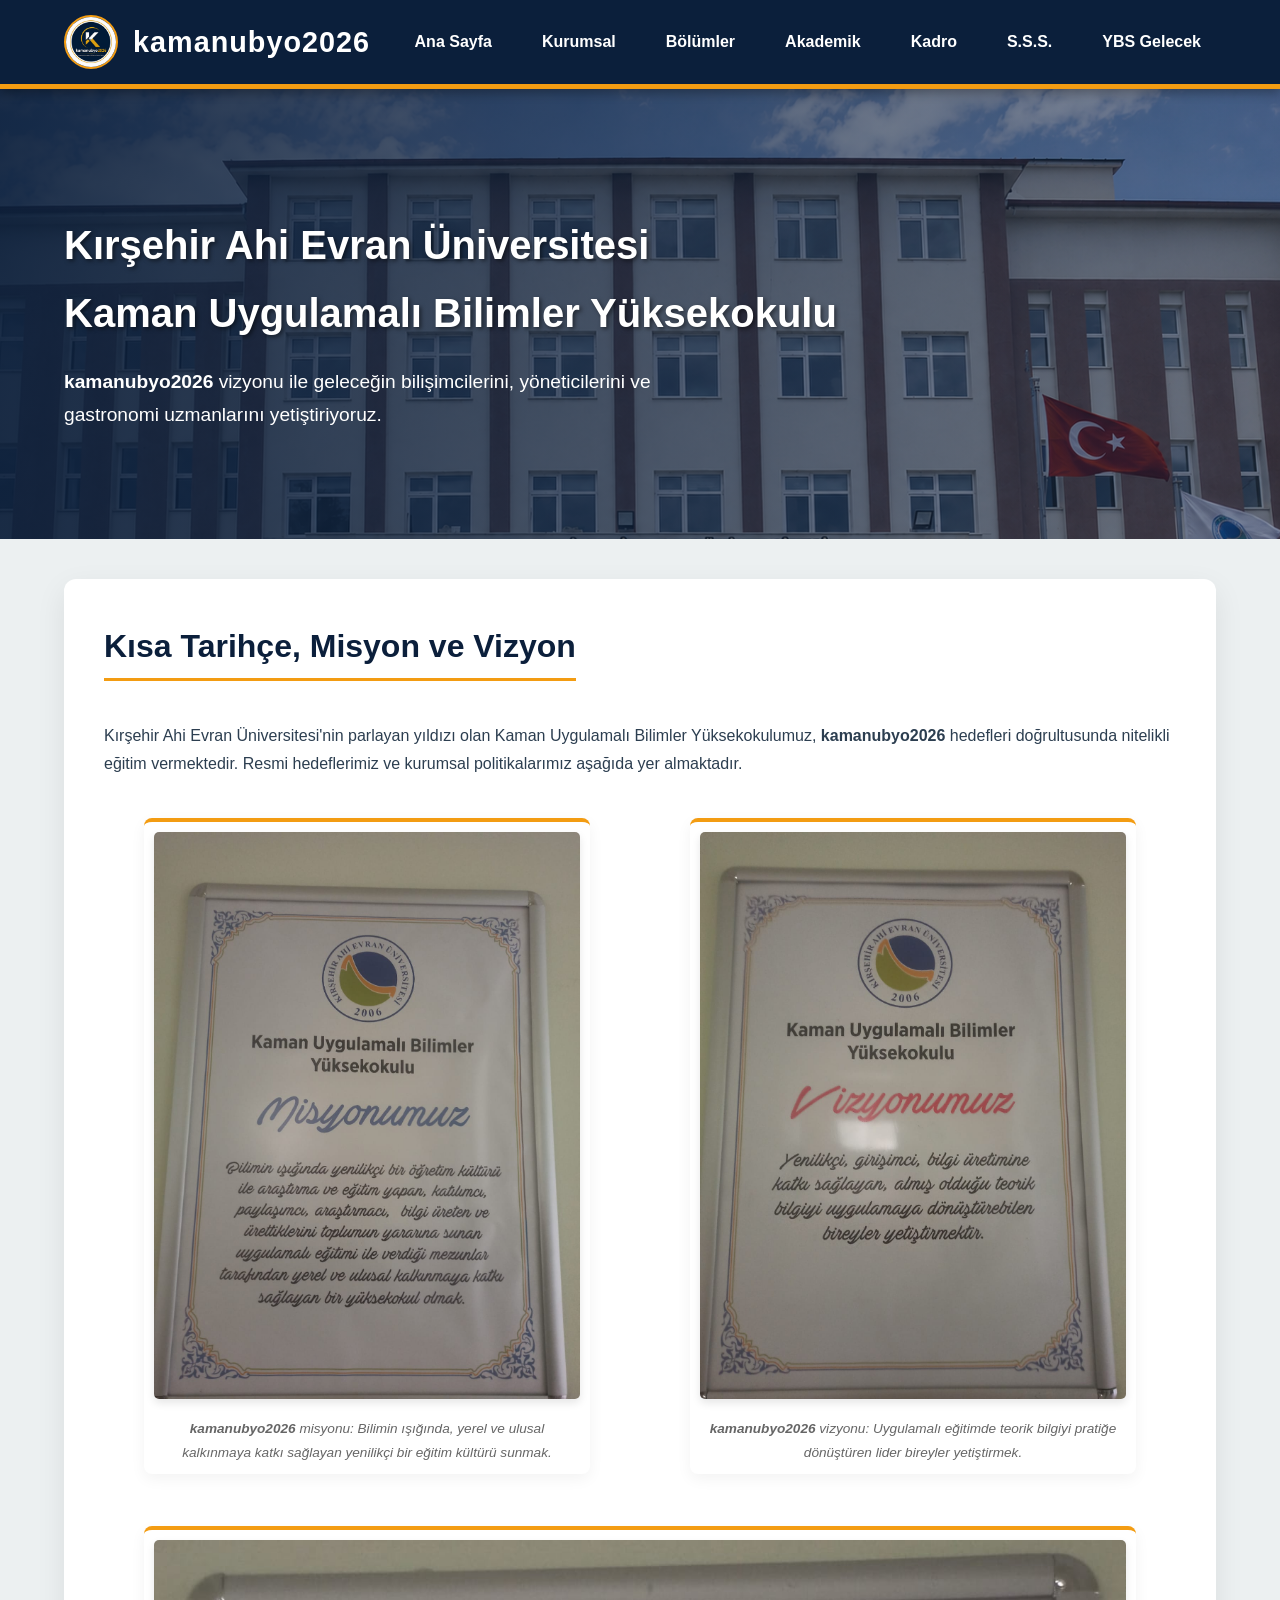
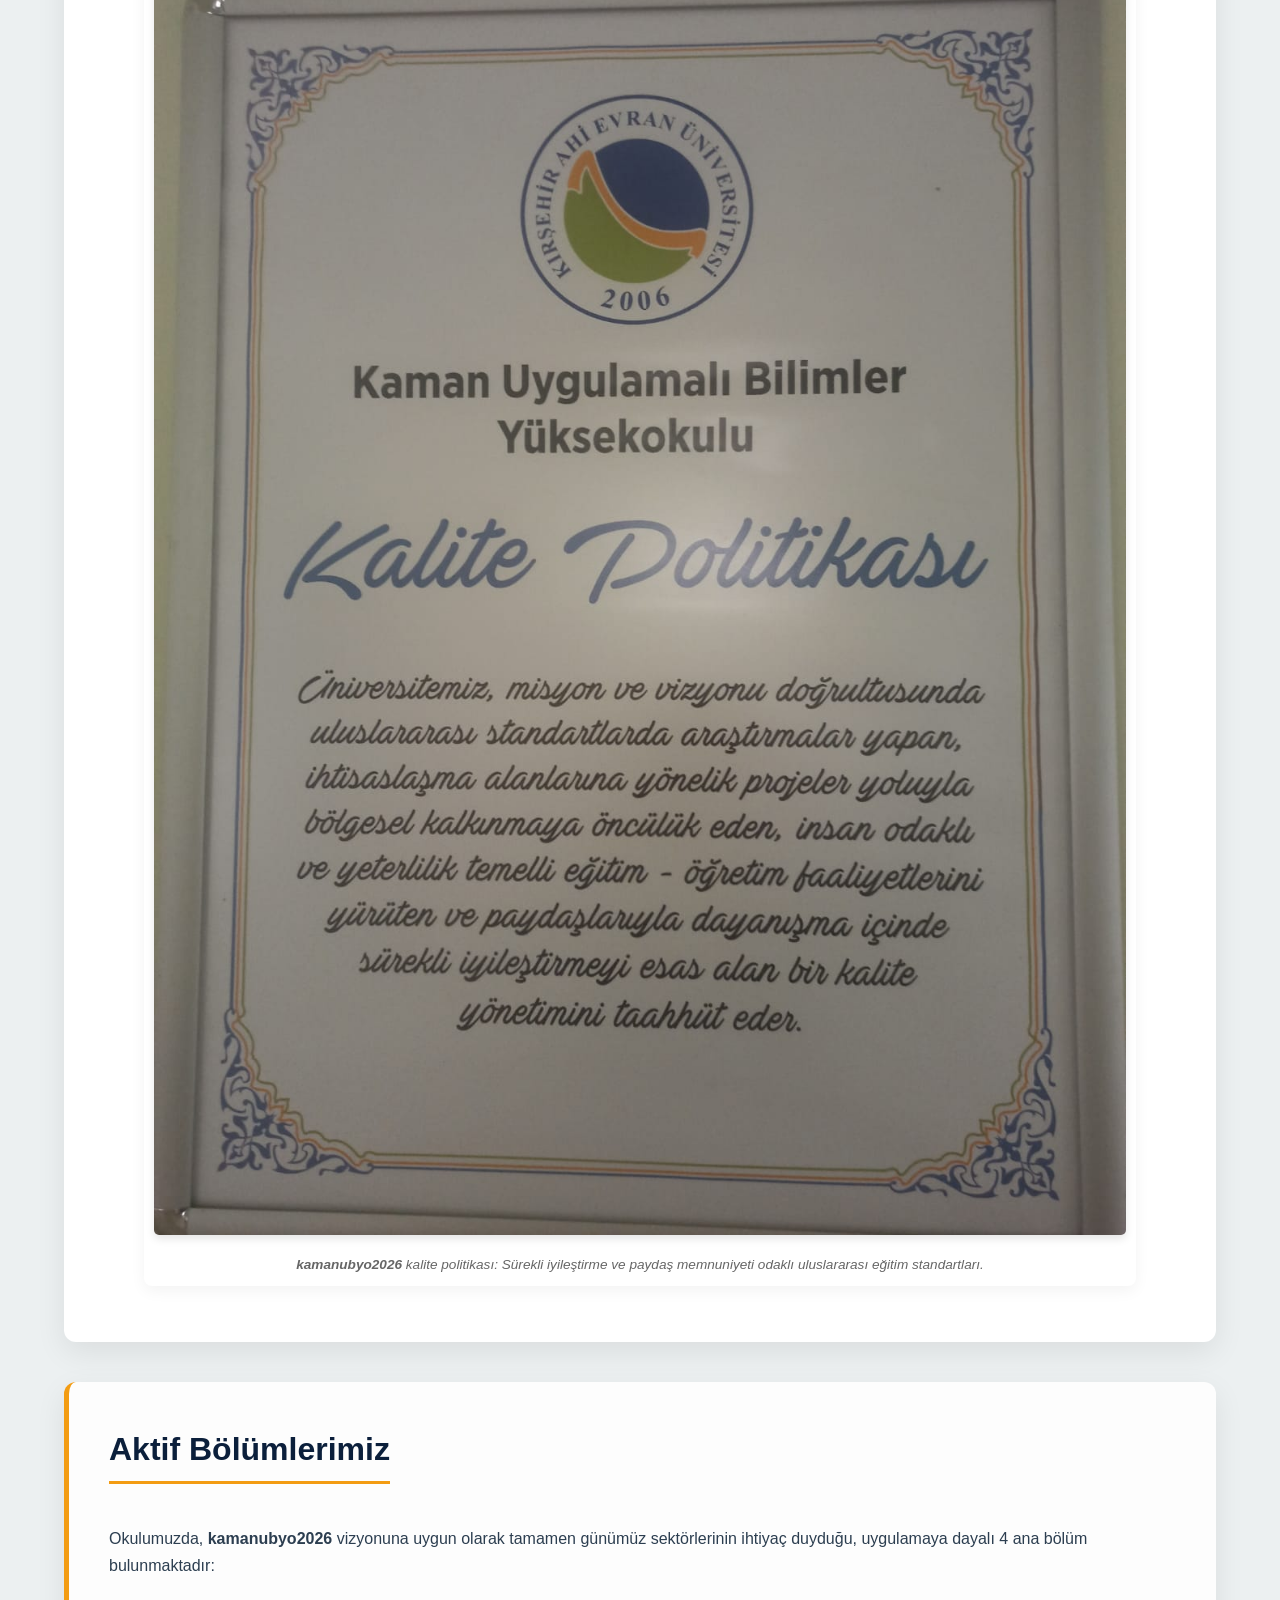
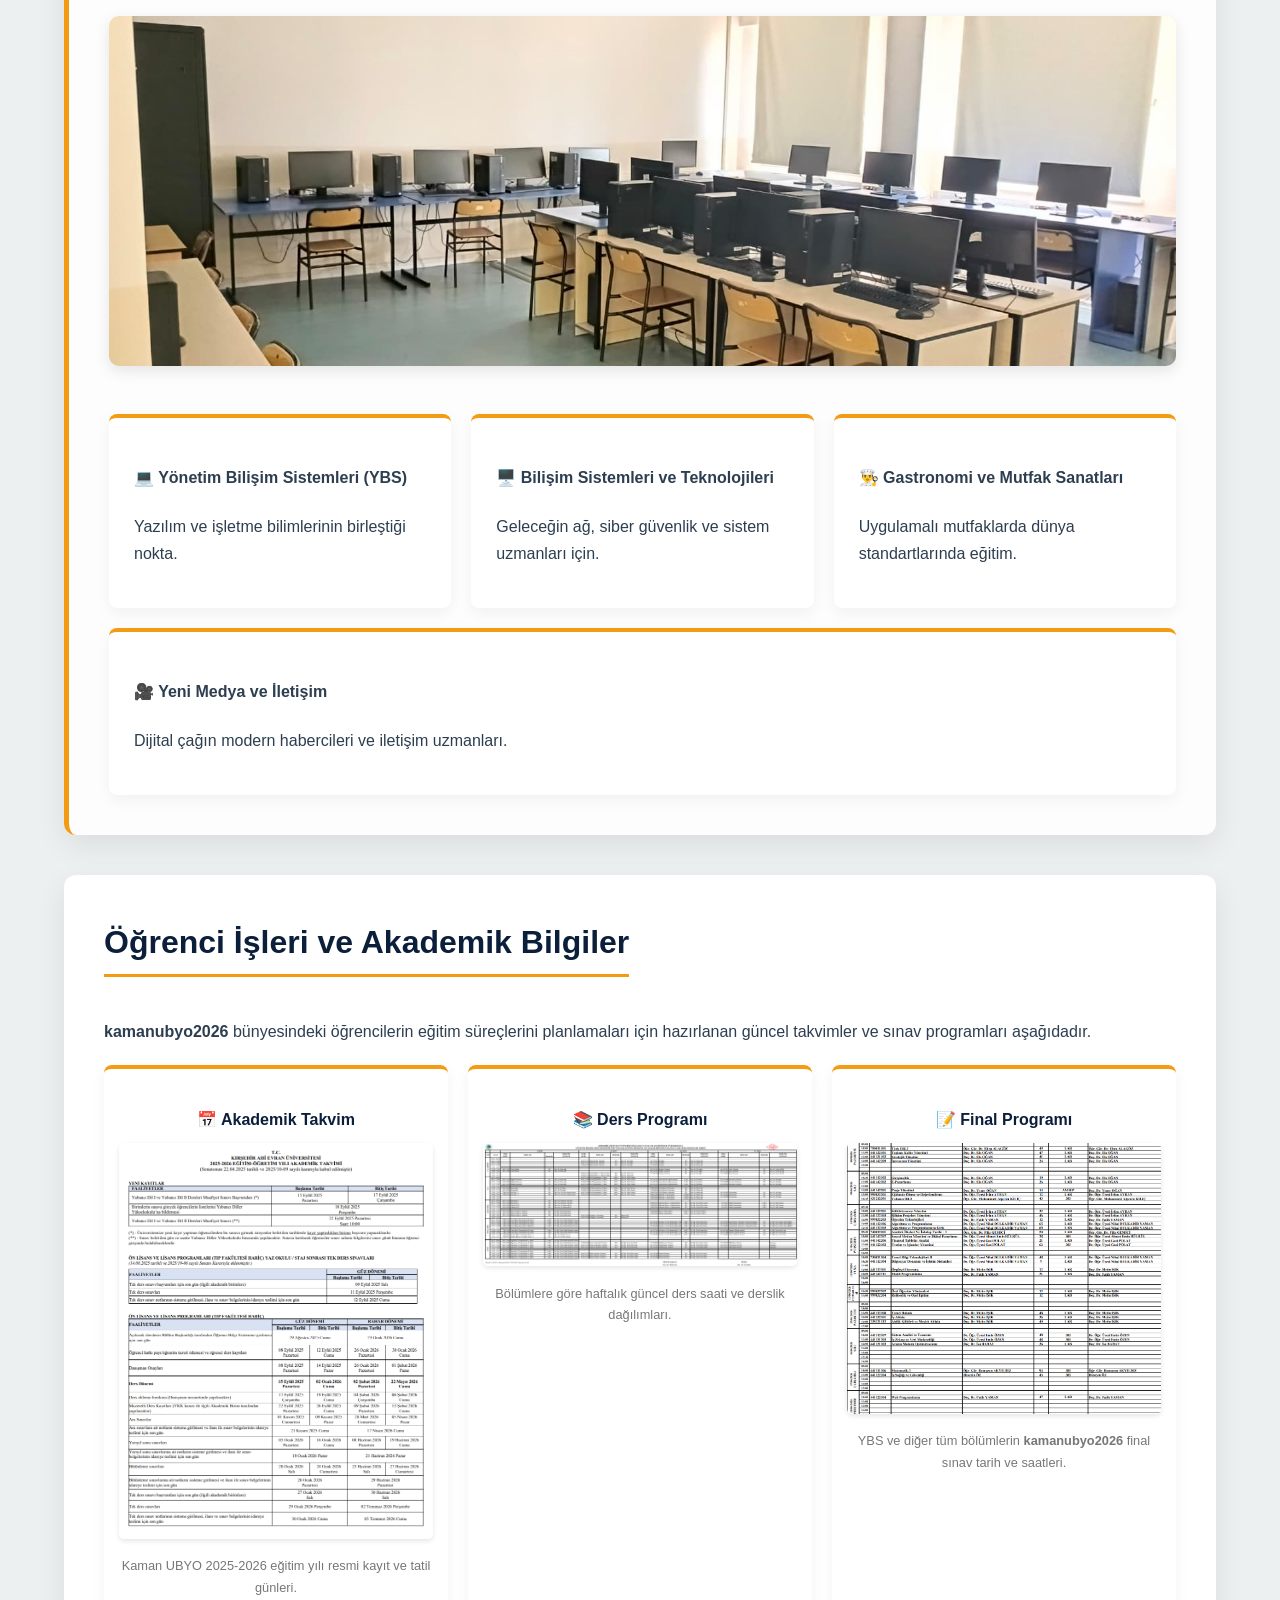
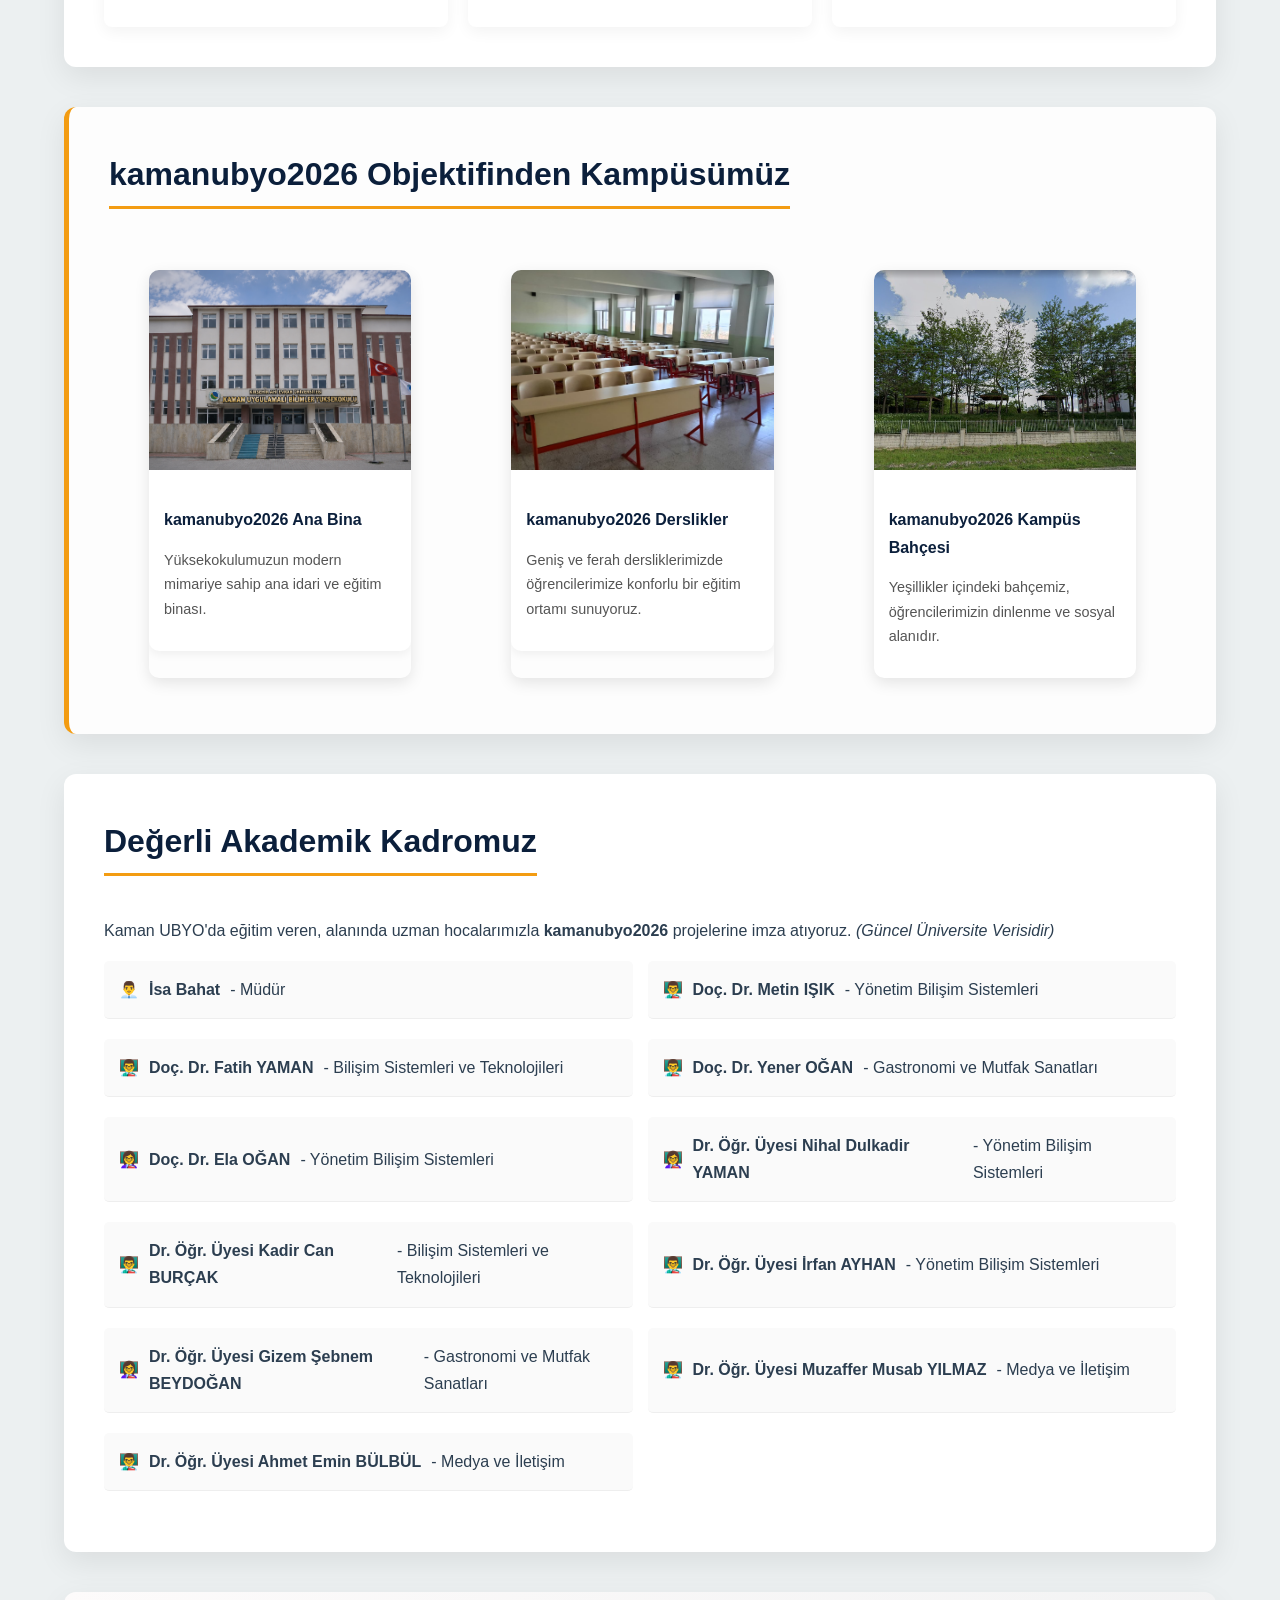
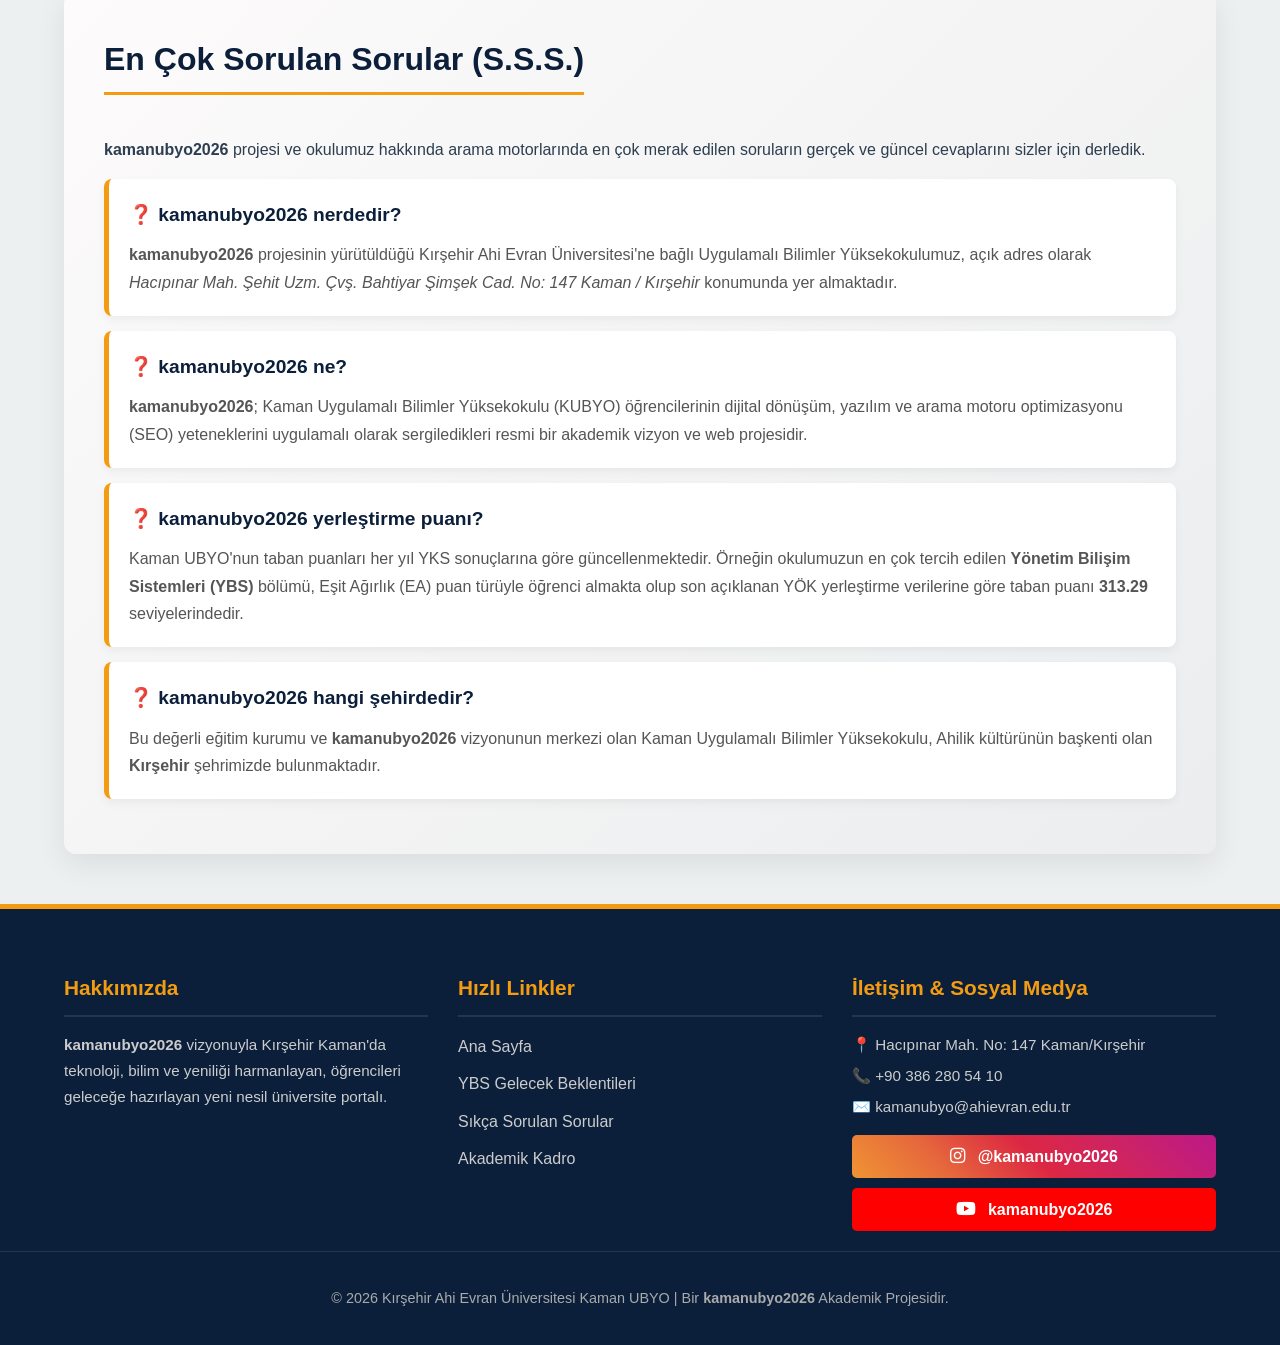
==== commit 48045591: "Add files via upload" ====
--- a/index.html
+++ b/index.html
@@ -5,7 +5,7 @@
     <meta name="viewport" content="width=device-width, initial-scale=1.0">
     <title>kamanubyo2026 | Kaman Uygulamalı Bilimler Yüksekokulu Portalı</title>
     <meta name="description" content="kamanubyo2026 projesi kapsamında Kırşehir Ahi Evran Üniversitesi Kaman UBYO akademik kadrosu, gerçek bölümler ve öğrenci imkanları.">
-    <meta name="keywords" content="kamanubyo2026, Kaman UBYO, Ahi Evran Üniversitesi, YBS, Gastronomi, Bilişim Sistemleri">
+    <meta name="keywords" content="kamanubyo2026, Kaman UBYO, Ahi Evran Üniversitesi, YBS, Gastronomi, Bilişim Sistemleri, Sınav Takvimi, Final Programı">
     
     <link rel="icon" href="images/kamanubyo2026-logo.png" type="image/png">
     
@@ -51,17 +51,27 @@
         
         <section id="tarihce" class="seo-makale">
             <div class="makale-baslik">Kısa Tarihçe, Misyon ve Vizyon</div>
-            <p>Kırşehir Ahi Evran Üniversitesi'nin parlayan yıldızı olan Kaman Uygulamalı Bilimler Yüksekokulumuz, <strong>kamanubyo2026</strong> hedefleri doğrultusunda nitelikli insan gücü yetiştirmek amacıyla Kaman ilçesinde hizmet vermektedir.</p>
-
-            <div class="ozellik-kutulari">
-                <div class="kutu vizyon-kutu">
-                    <h3>🎯 Misyonumuz</h3>
-                    <p>Etik değerlere bağlı, <strong>kamanubyo2026</strong> standartlarında teknoloji, medya ve hizmet üreten bireyler yetiştirmek.</p>
-                </div>
-                <div class="kutu vizyon-kutu">
-                    <h3>🚀 Vizyonumuz</h3>
-                    <p>Uygulamalı bilimlerde Türkiye'nin öncü ve lider yüksekokulu olmak.</p>
-                </div>
+            <p>Kırşehir Ahi Evran Üniversitesi'nin parlayan yıldızı olan Kaman Uygulamalı Bilimler Yüksekokulumuz, <strong>kamanubyo2026</strong> hedefleri doğrultusunda nitelikli eğitim vermektedir. Resmi hedeflerimiz ve kurumsal politikalarımız aşağıda yer almaktadır.</p>
+
+            <div class="grid-3" style="margin-top: 25px;">
+                <figure class="kutu" style="text-align: center; padding: 10px;">
+                    <img src="images/misyon.jpeg" alt="kamanubyo2026 Misyon" style="width: 100%; border-radius: 5px; box-shadow: 0 4px 8px rgba(0,0,0,0.1);">
+                    <figcaption style="margin-top: 10px; font-size: 0.85rem; color: #666; font-style: italic;">
+                        <strong>kamanubyo2026</strong> misyonu: Bilimin ışığında, yerel ve ulusal kalkınmaya katkı sağlayan yenilikçi bir eğitim kültürü sunmak.
+                    </figcaption>
+                </figure>
+                <figure class="kutu" style="text-align: center; padding: 10px;">
+                    <img src="images/vizyon.jpeg" alt="kamanubyo2026 Vizyon" style="width: 100%; border-radius: 5px; box-shadow: 0 4px 8px rgba(0,0,0,0.1);">
+                    <figcaption style="margin-top: 10px; font-size: 0.85rem; color: #666; font-style: italic;">
+                        <strong>kamanubyo2026</strong> vizyonu: Uygulamalı eğitimde teorik bilgiyi pratiğe dönüştüren lider bireyler yetiştirmek.
+                    </figcaption>
+                </figure>
+                <figure class="kutu" style="text-align: center; padding: 10px;">
+                    <img src="images/kalite.jpeg" alt="kamanubyo2026 Kalite" style="width: 100%; border-radius: 5px; box-shadow: 0 4px 8px rgba(0,0,0,0.1);">
+                    <figcaption style="margin-top: 10px; font-size: 0.85rem; color: #666; font-style: italic;">
+                        <strong>kamanubyo2026</strong> kalite politikası: Sürekli iyileştirme ve paydaş memnuniyeti odaklı uluslararası eğitim standartları.
+                    </figcaption>
+                </figure>
             </div>
         </section>
 
@@ -93,21 +103,28 @@
 
         <section id="akademik" class="seo-makale">
             <div class="makale-baslik">Öğrenci İşleri ve Akademik Bilgiler</div>
-            <p><strong>kamanubyo2026</strong> öğrencileri için güncel eğitim-öğretim planlamaları, ders programları ve akademik takvim detayları aşağıda yer almaktadır.</p>
-            
-            <div class="ozellik-kutulari">
-                <div class="kutu" style="text-align: center;">
-                    <h3 style="color: var(--ana-renk);">📅 Akademik Takvim</h3>
-                    <img src="images/kamanubyo2026-akademik-takvim.png" alt="kamanubyo2026 Akademik Takvim" style="width: 100%; border-radius: 8px; box-shadow: 0 4px 8px rgba(0,0,0,0.1); margin-top: 15px;">
-                </div>
-                <div class="kutu" style="text-align: center;">
-                    <h3 style="color: var(--ana-renk);">📚 Ders Programı</h3>
-                    <img src="images/kamanubyo2026-ders-program.png" alt="kamanubyo2026 Ders Programı" style="width: 100%; border-radius: 8px; box-shadow: 0 4px 8px rgba(0,0,0,0.1); margin-top: 15px;">
-                </div>
-            </div>
-        </section>
-
-        <section id="galeri" class="seo-makale bg-gri">
+            <p><strong>kamanubyo2026</strong> bünyesindeki öğrencilerin eğitim süreçlerini planlamaları için hazırlanan güncel takvimler ve sınav programları aşağıdadır.</p>
+            
+            <div class="grid-3" style="margin-top: 20px;">
+                <div class="kutu" style="text-align: center; background: white; padding: 15px;">
+                    <h4 style="color: var(--ana-renk); margin-bottom: 10px;">📅 Akademik Takvim</h4>
+                    <img src="images/kamanubyo2026-akademik-takvim.png" alt="kamanubyo2026 Akademik Takvim" style="width: 100%; border-radius: 5px; box-shadow: 0 2px 5px rgba(0,0,0,0.1);">
+                    <p style="font-size: 0.8rem; margin-top: 8px; color: #777;">Kaman UBYO 2025-2026 eğitim yılı resmi kayıt ve tatil günleri.</p>
+                </div>
+                <div class="kutu" style="text-align: center; background: white; padding: 15px;">
+                    <h4 style="color: var(--ana-renk); margin-bottom: 10px;">📚 Ders Programı</h4>
+                    <img src="images/kamanubyo2026-ders-program.png" alt="kamanubyo2026 Ders Programı" style="width: 100%; border-radius: 5px; box-shadow: 0 2px 5px rgba(0,0,0,0.1);">
+                    <p style="font-size: 0.8rem; margin-top: 8px; color: #777;">Bölümlere göre haftalık güncel ders saati ve derslik dağılımları.</p>
+                </div>
+                <div class="kutu" style="text-align: center; background: white; padding: 15px;">
+                    <h4 style="color: var(--ana-renk); margin-bottom: 10px;">📝 Final Programı</h4>
+                    <img src="images/kamanubyo2026-final.png" alt="kamanubyo2026 Final Sınav Takvimi" style="width: 100%; border-radius: 5px; box-shadow: 0 2px 5px rgba(0,0,0,0.1);">
+                    <p style="font-size: 0.8rem; margin-top: 8px; color: #777;">YBS ve diğer tüm bölümlerin <strong>kamanubyo2026</strong> final sınav tarih ve saatleri.</p>
+                </div>
+            </div>
+        </section>
+
+        <section id="galeri" class="seo-makale bg-grid bg-gri">
             <div class="makale-baslik"><strong>kamanubyo2026</strong> Objektifinden Kampüsümüz</div>
             <div class="gelismis-galeri" style="grid-template-columns: repeat(auto-fit, minmax(300px, 1fr));">
                 <figure class="foto-kart">
@@ -150,13 +167,11 @@
                 <li><span>👩‍🏫</span> <strong>Dr. Öğr. Üyesi Gizem Şebnem BEYDOĞAN</strong> - Gastronomi ve Mutfak Sanatları</li>
                 <li><span>👨‍🏫</span> <strong>Dr. Öğr. Üyesi Muzaffer Musab YILMAZ</strong> - Medya ve İletişim</li>
                 <li><span>👨‍🏫</span> <strong>Dr. Öğr. Üyesi Ahmet Emin BÜLBÜL</strong> - Medya ve İletişim</li>
-                <li><span>👩‍🏫</span> <strong>Öğr. Gör. Ecem AKAY</strong> - Gastronomi ve Mutfak Sanatları</li>
-                <li><span>👩‍🏫</span> <strong>Ar. Gör. Hatice Kübra ÇİÇEK</strong> - Yönetim Bilişim Sistemleri</li>
             </ul>
         </section>
 
         <section id="sss" class="seo-makale bg-gradient">
-            <div class="makale-baslik" style="color:var(--ana-renk);">En Çok Sorulan Sorular (S.S.S.)</div>
+            <div class="makale-baslik">En Çok Sorulan Sorular (S.S.S.)</div>
             <p><strong>kamanubyo2026</strong> projesi ve okulumuz hakkında arama motorlarında en çok merak edilen soruların gerçek ve güncel cevaplarını sizler için derledik.</p>
             
             <div class="sss-kutusu">
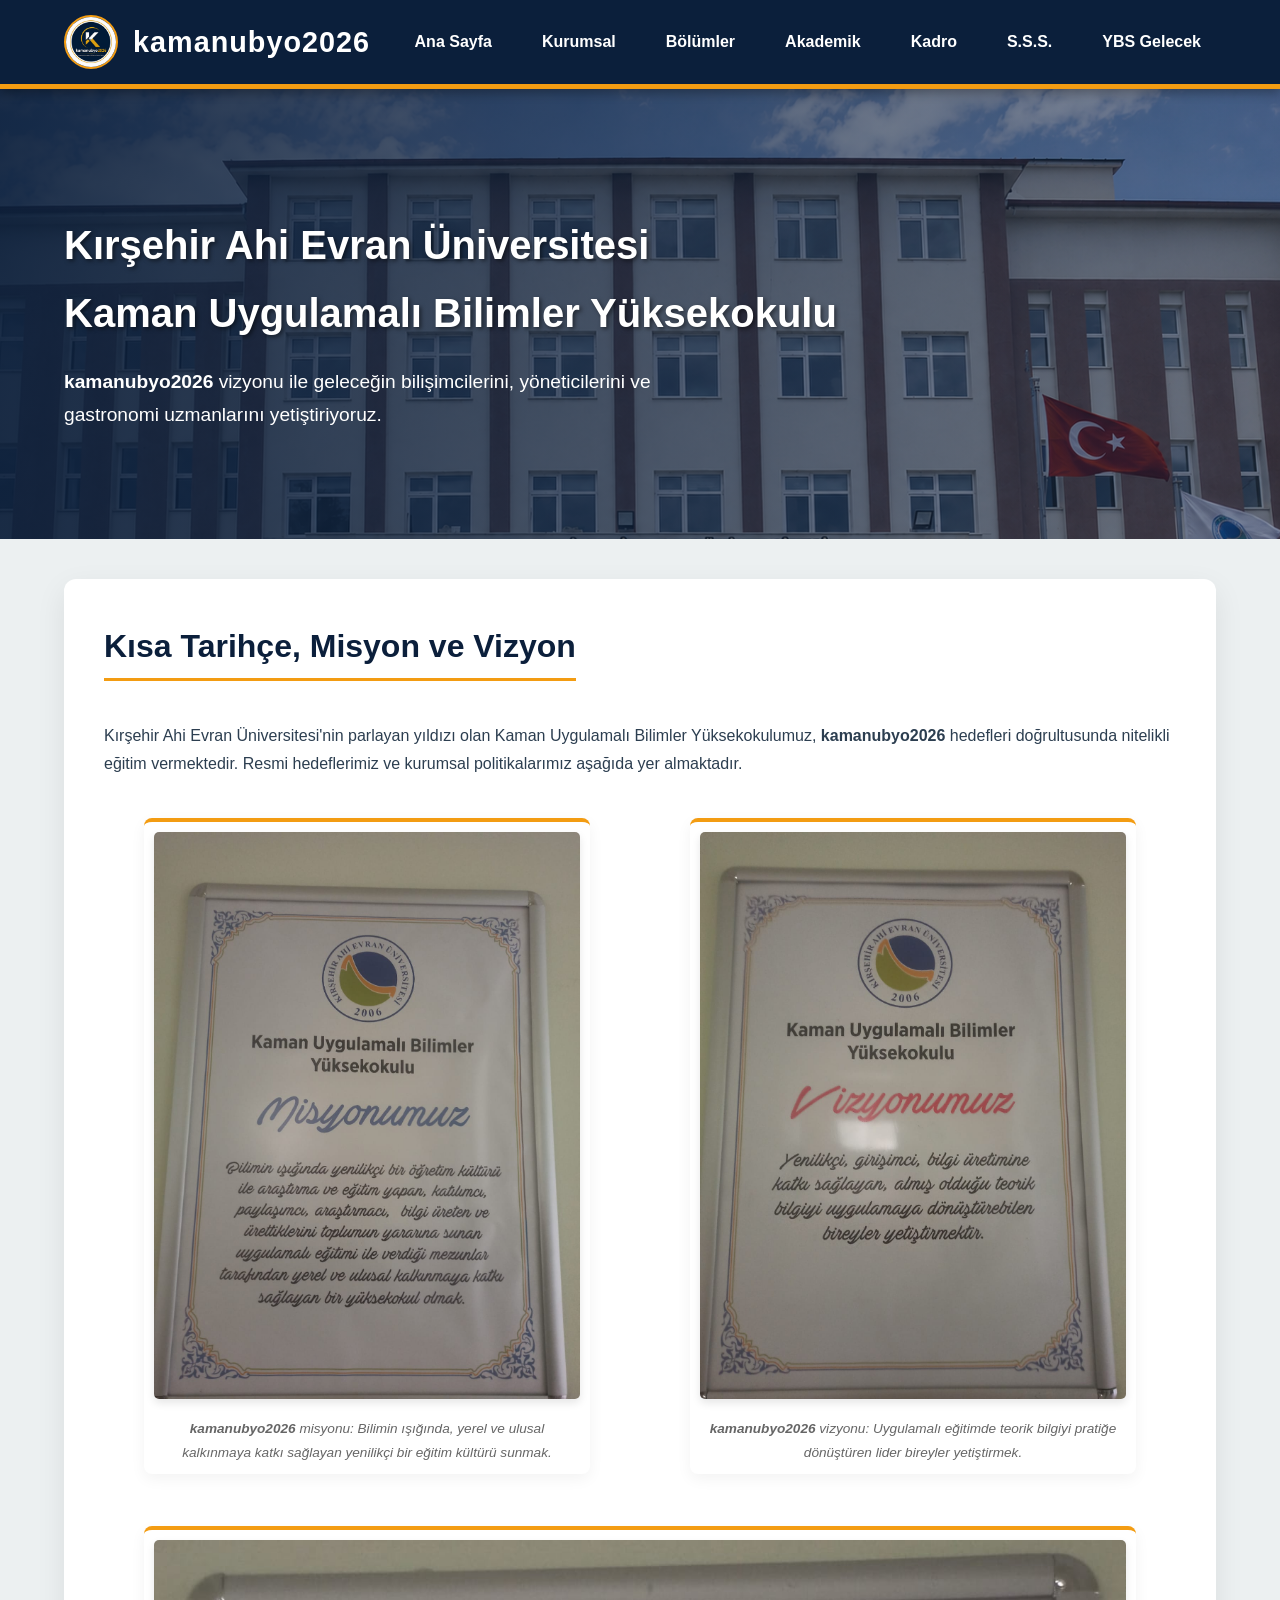
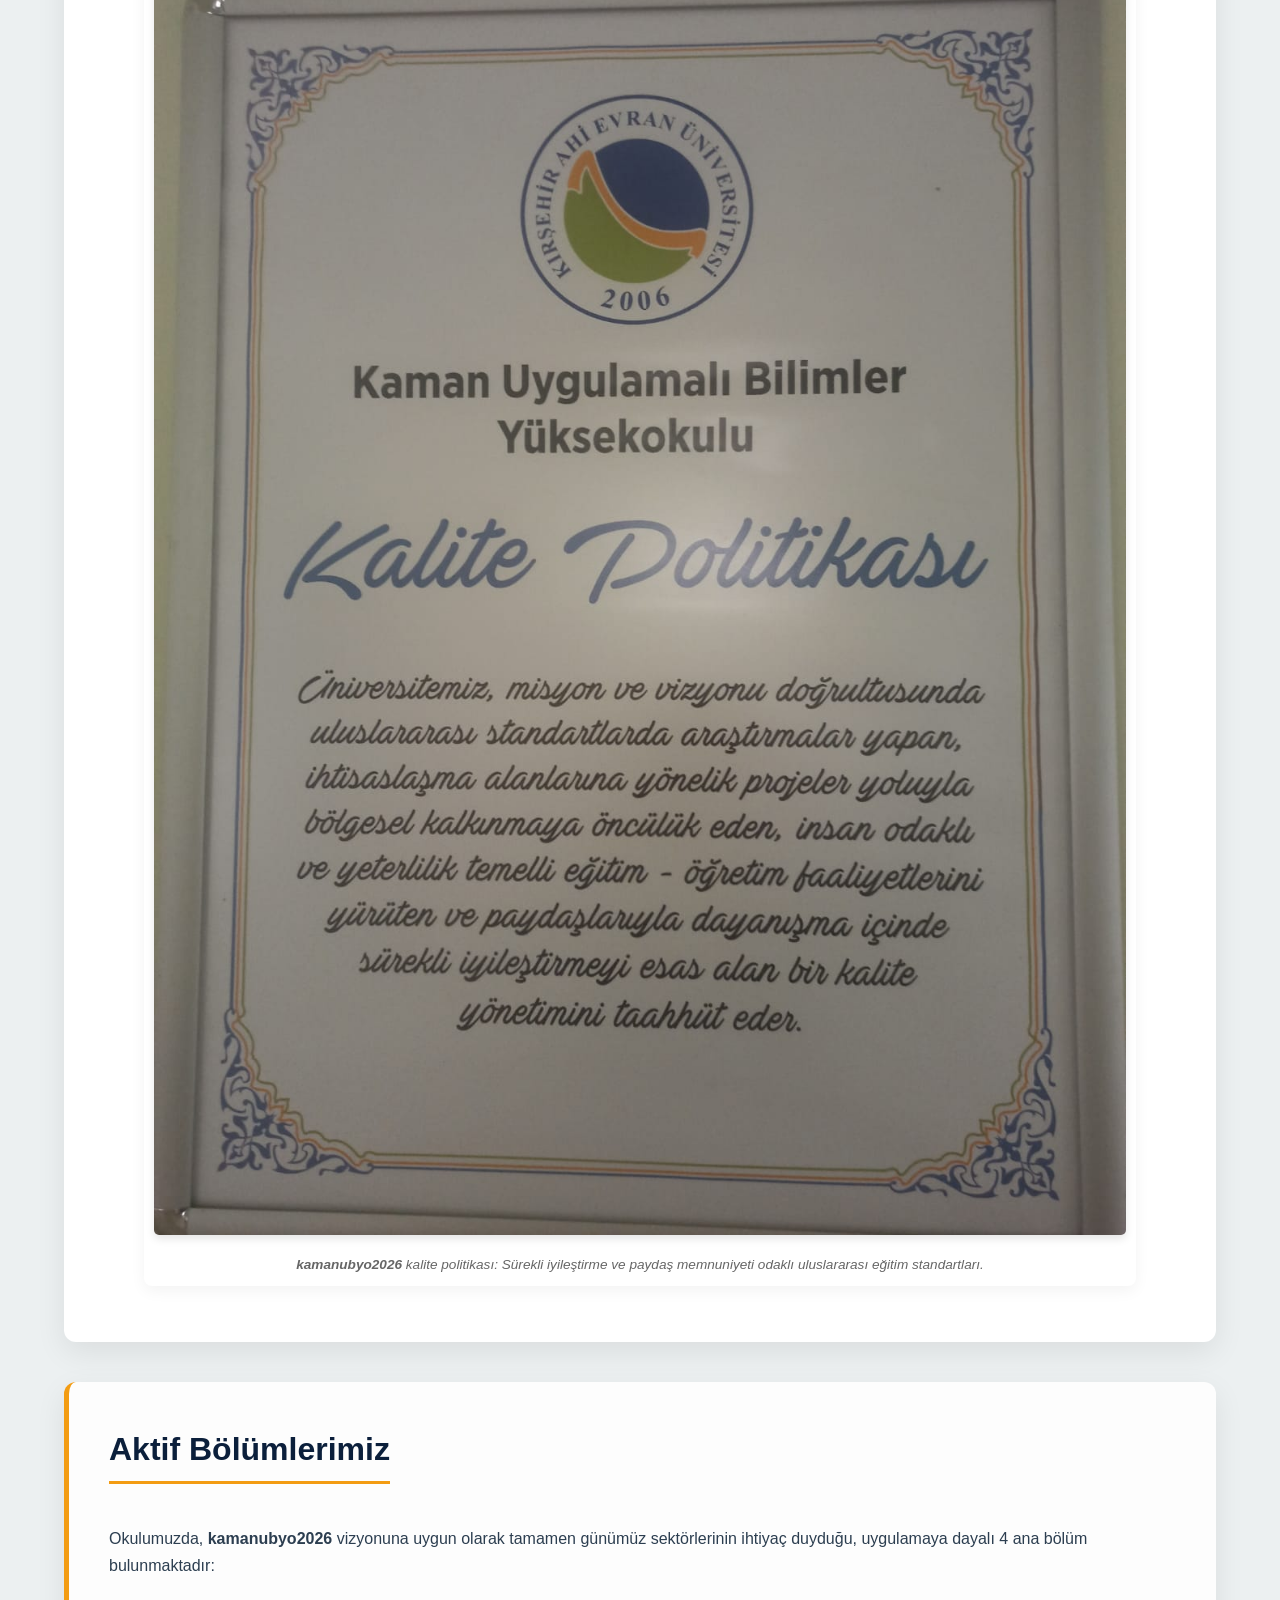
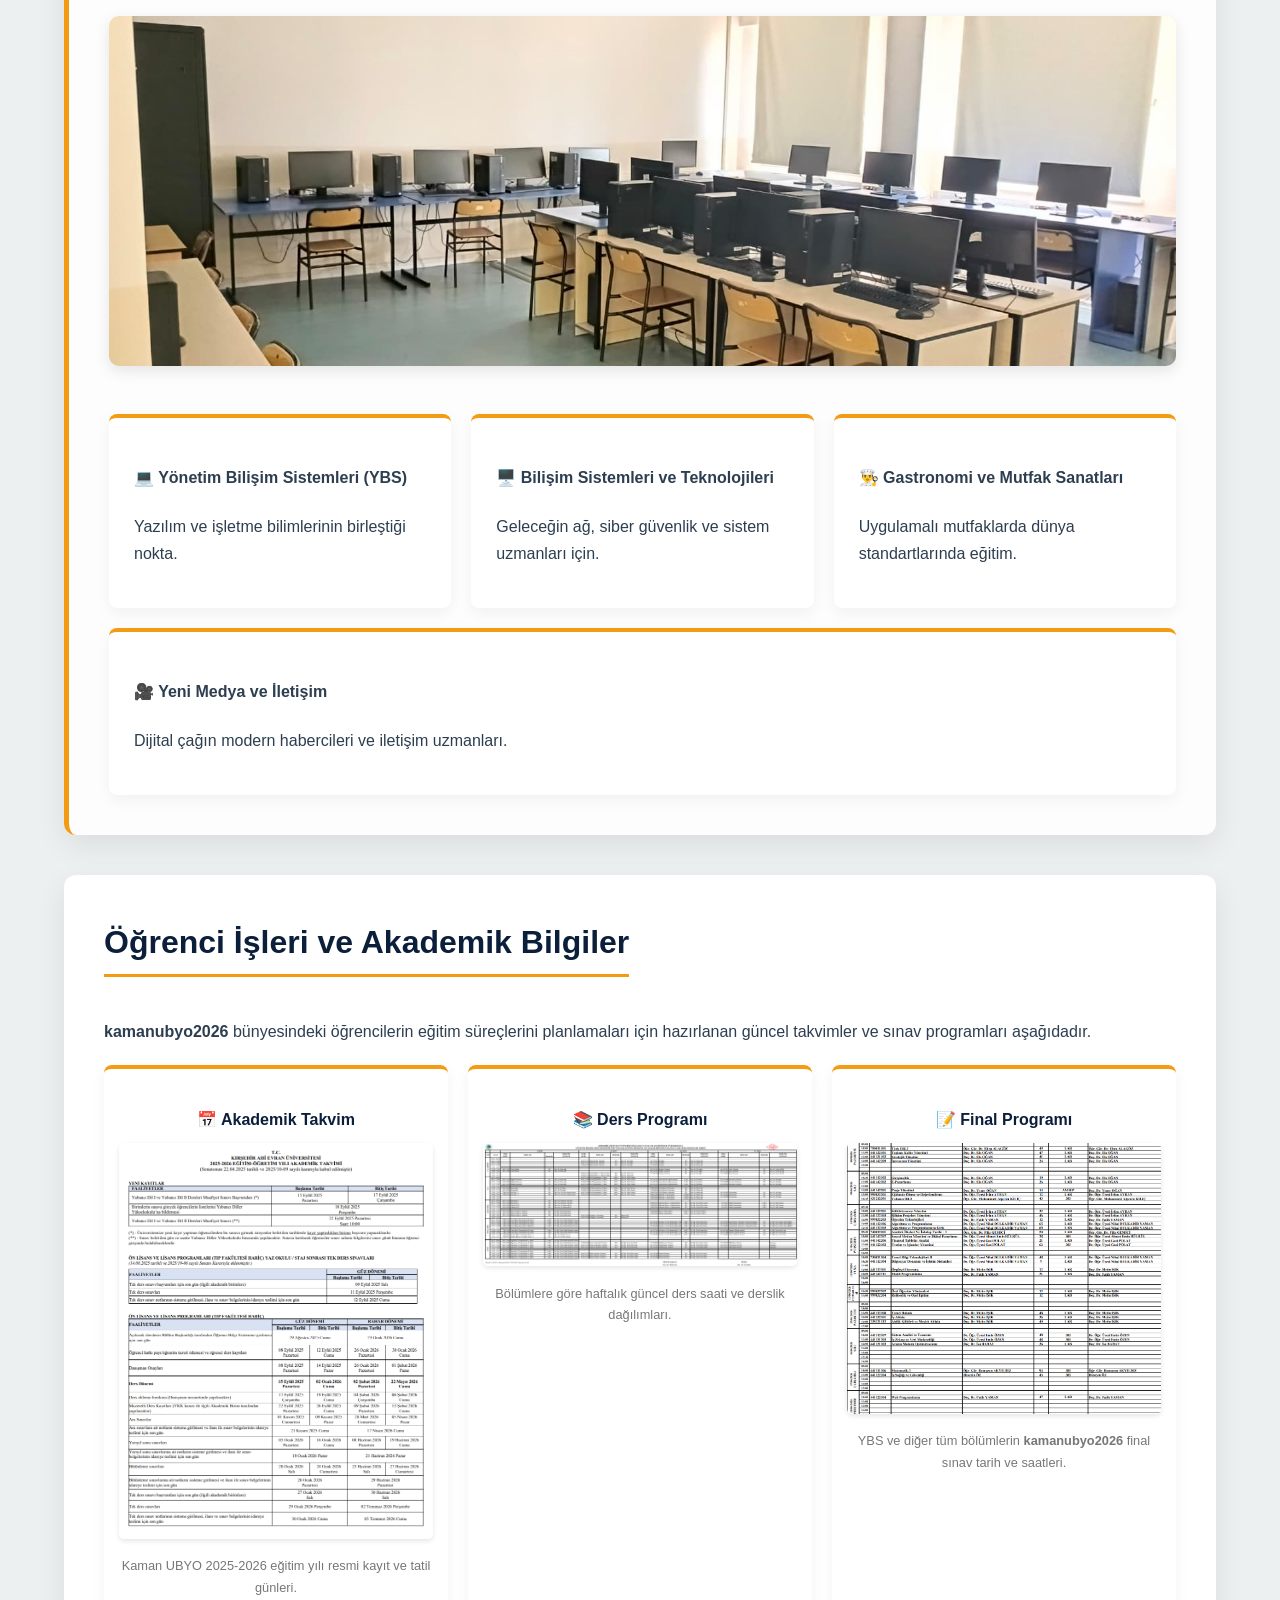
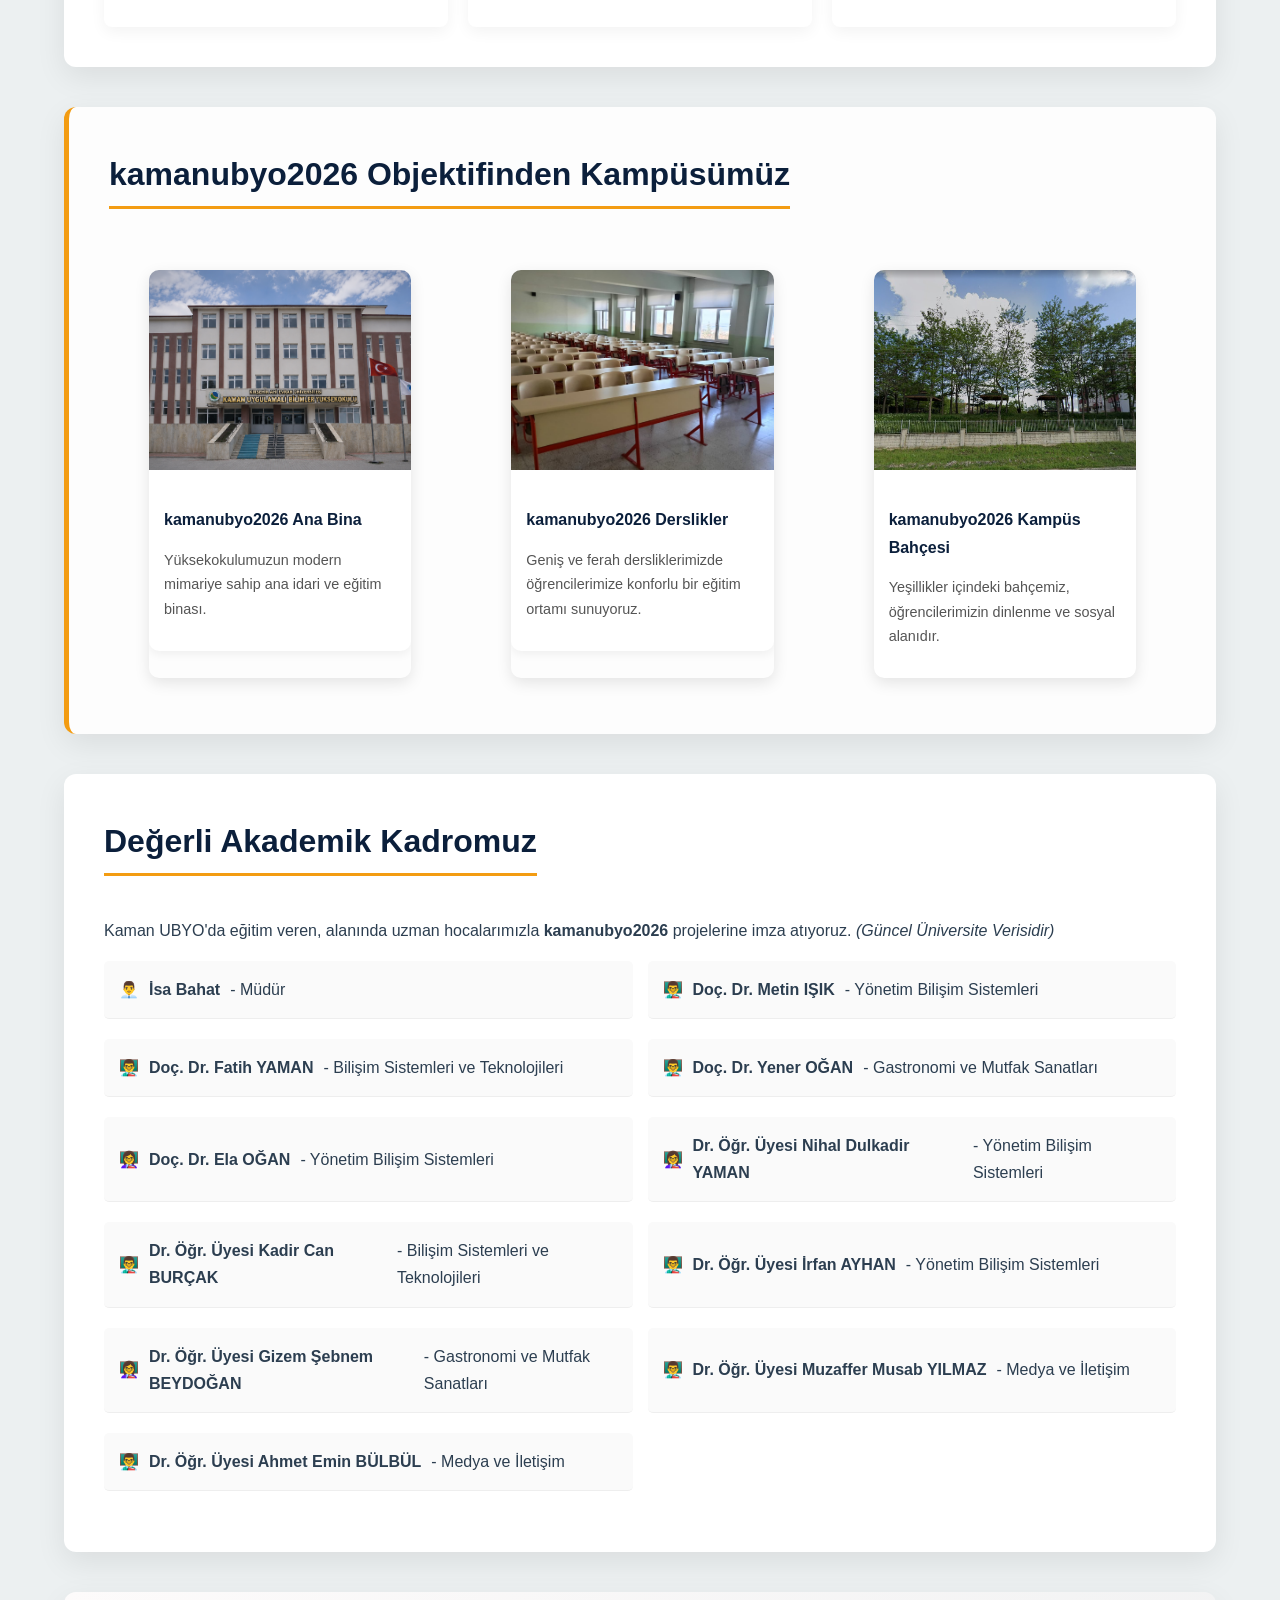
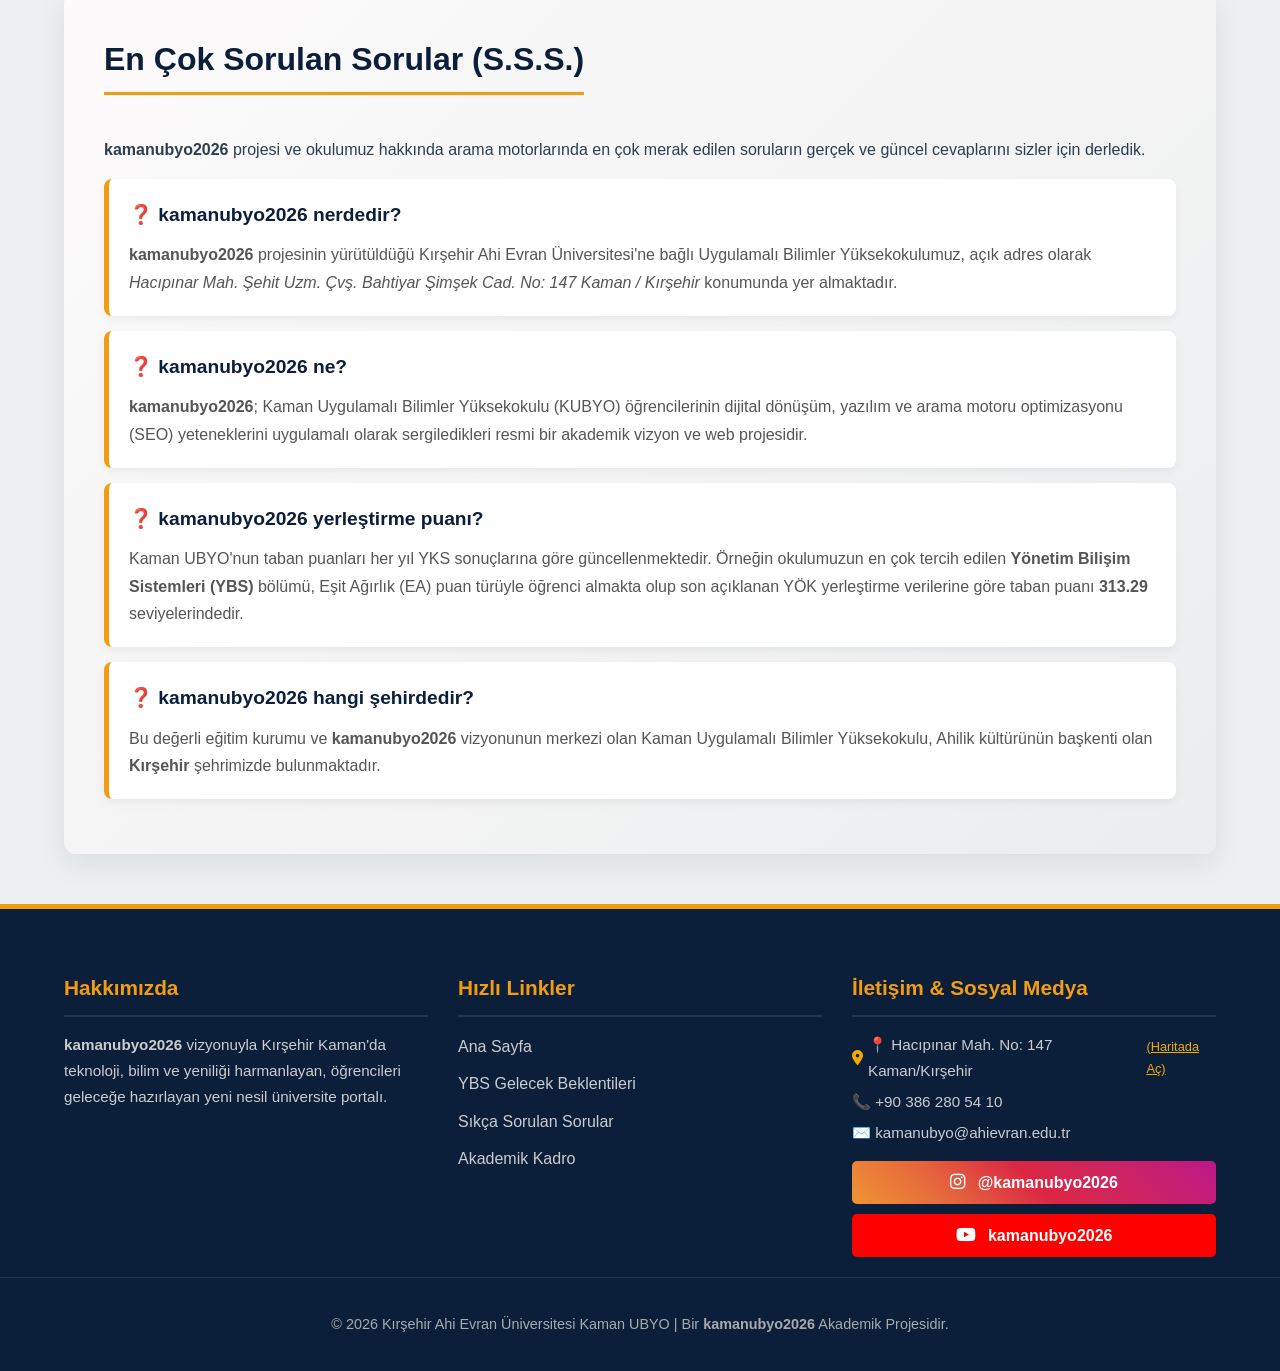
==== commit 21ad3cc0: "Add files via upload" ====
--- a/index.html
+++ b/index.html
@@ -11,6 +11,47 @@
     
     <link rel="stylesheet" href="https://cdnjs.cloudflare.com/ajax/libs/font-awesome/6.0.0/css/all.min.css">
     <link rel="stylesheet" href="proje.css">
+
+    <script type="application/ld+json">
+    {
+      "@context": "https://schema.org",
+      "@type": "FAQPage",
+      "mainEntity": [
+        {
+          "@type": "Question",
+          "name": "kamanubyo2026 nerdedir?",
+          "acceptedAnswer": {
+            "@type": "Answer",
+            "text": "kamanubyo2026 projesinin yürütüldüğü Kırşehir Ahi Evran Üniversitesi'ne bağlı Uygulamalı Bilimler Yüksekokulumuz, açık adres olarak Hacıpınar Mah. Şehit Uzm. Çvş. Bahtiyar Şimşek Cad. No: 147 Kaman / Kırşehir konumunda yer almaktadır."
+          }
+        },
+        {
+          "@type": "Question",
+          "name": "kamanubyo2026 ne?",
+          "acceptedAnswer": {
+            "@type": "Answer",
+            "text": "kamanubyo2026; Kaman Uygulamalı Bilimler Yüksekokulu (KUBYO) öğrencilerinin dijital dönüşüm, yazılım and arama motoru optimizasyonu (SEO) yeteneklerini uygulamalı olarak sergiledikleri resmi bir akademik vizyon ve web projesidir."
+          }
+        },
+        {
+          "@type": "Question",
+          "name": "kamanubyo2026 yerleştirme puanı?",
+          "acceptedAnswer": {
+            "@type": "Answer",
+            "text": "Kaman UBYO'nun taban puanları her yıl YKS sonuçlarına göre güncellenmektedir. Yönetim Bilişim Sistemleri (YBS) bölümü, Eşit Ağırlık (EA) puan türüyle öğrenci almakta olup son açıklanan YÖK yerleştirme verilerine göre taban puanı 313.29 seviyelerindedir."
+          }
+        },
+        {
+          "@type": "Question",
+          "name": "kamanubyo2026 hangi şehirdedir?",
+          "acceptedAnswer": {
+            "@type": "Answer",
+            "text": "Bu değerli eğitim kurumu ve kamanubyo2026 vizyonunun merkezi olan Kaman Uygulamalı Bilimler Yüksekokulu, Ahilik kültürünün başkenti olan Kırşehir şehrimizde bulunmaktadır."
+          }
+        }
+      ]
+    }
+    </script>
 </head>
 <body>
 
@@ -214,7 +255,11 @@
             </div>
             <div class="footer-sutun">
                 <h3>İletişim & Sosyal Medya</h3>
-                <p>📍 Hacıpınar Mah. No: 147 Kaman/Kırşehir</p>
+                <p>
+                    <a href="https://maps.google.com/?q=Kırşehir+Ahi+Evran+Üniversitesi+Kaman+Uygulamalı+Bilimler+Yüksekokulu" target="_blank" style="color: inherit; text-decoration: none; display: inline-flex; align-items: center; gap: 5px;">
+                        <i class="fas fa-map-marker-alt" style="color: #F2A900;"></i> 📍 Hacıpınar Mah. No: 147 Kaman/Kırşehir <span style="font-size: 0.8rem; color: #F2A900; text-decoration: underline;">(Haritada Aç)</span>
+                    </a>
+                </p>
                 <p>📞 +90 386 280 54 10</p>
                 <p>✉️ kamanubyo@ahievran.edu.tr</p>
                 <div class="sosyal-aglar">
